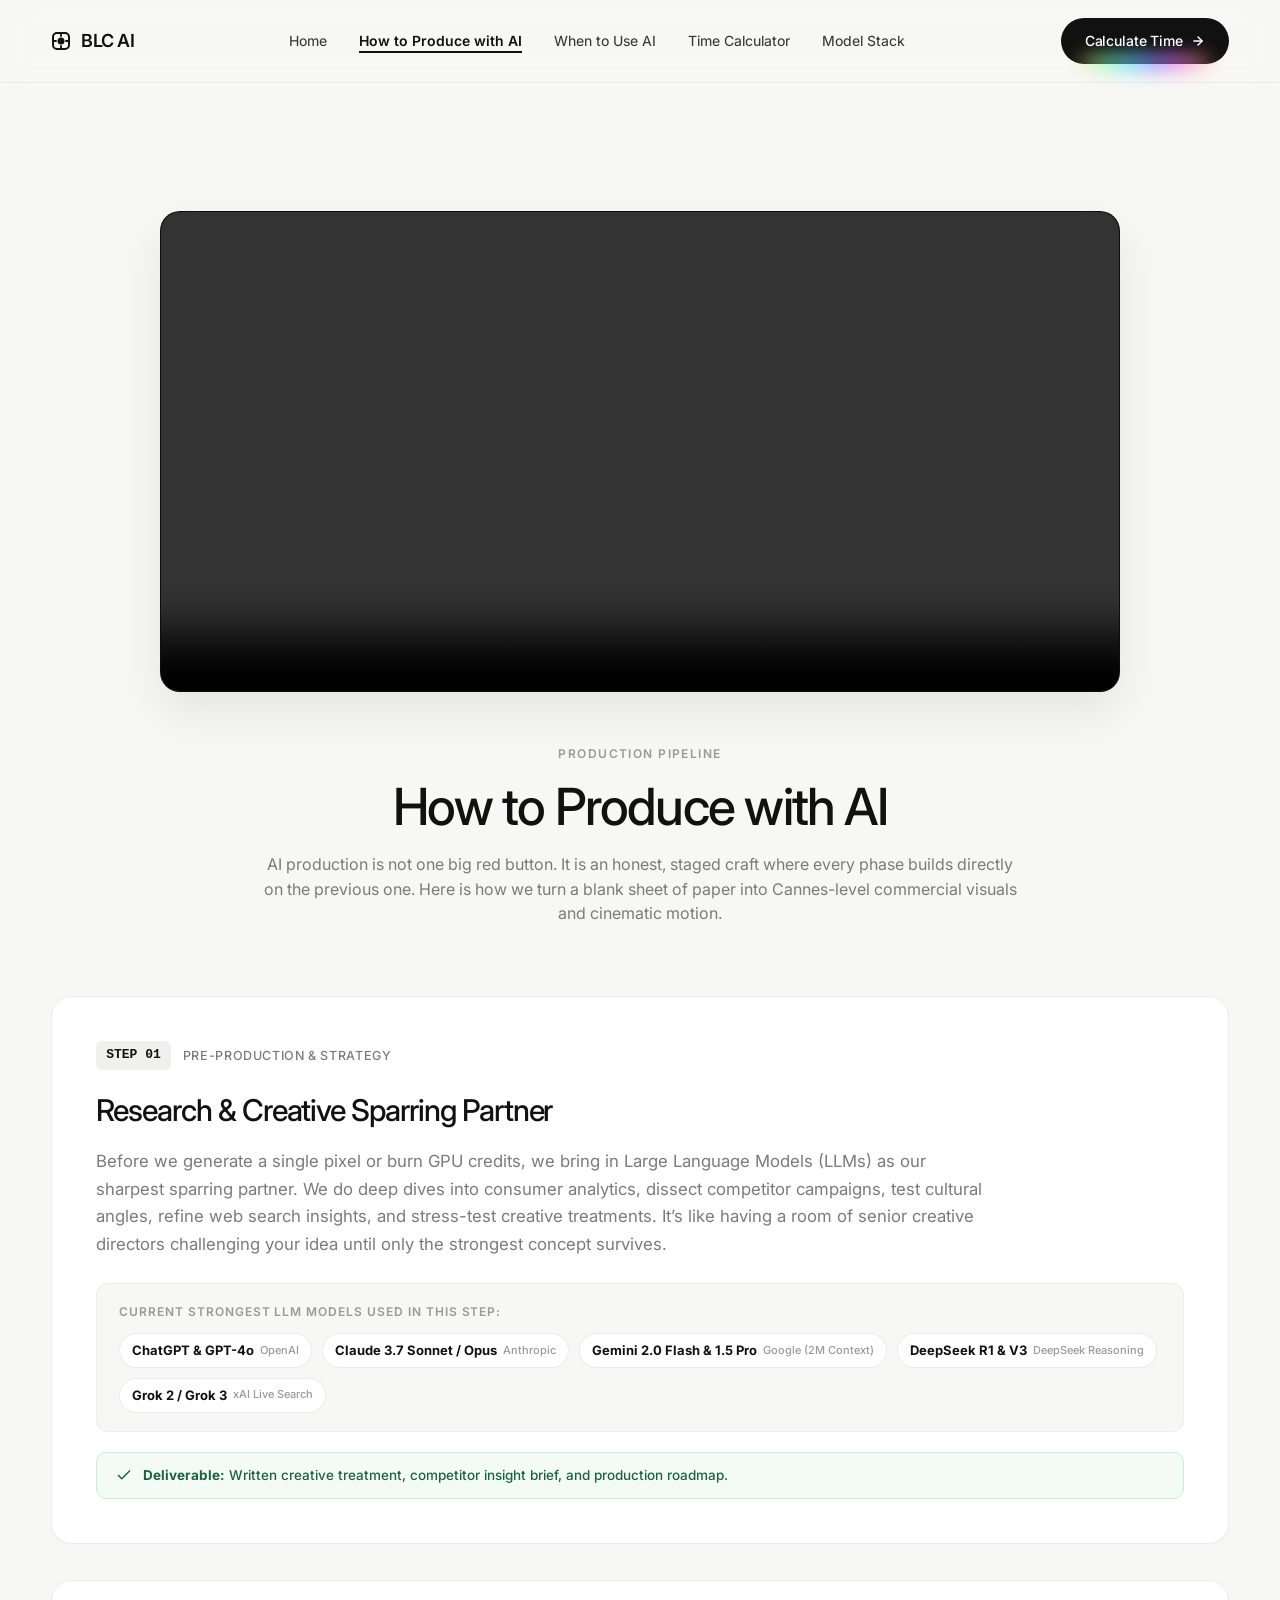
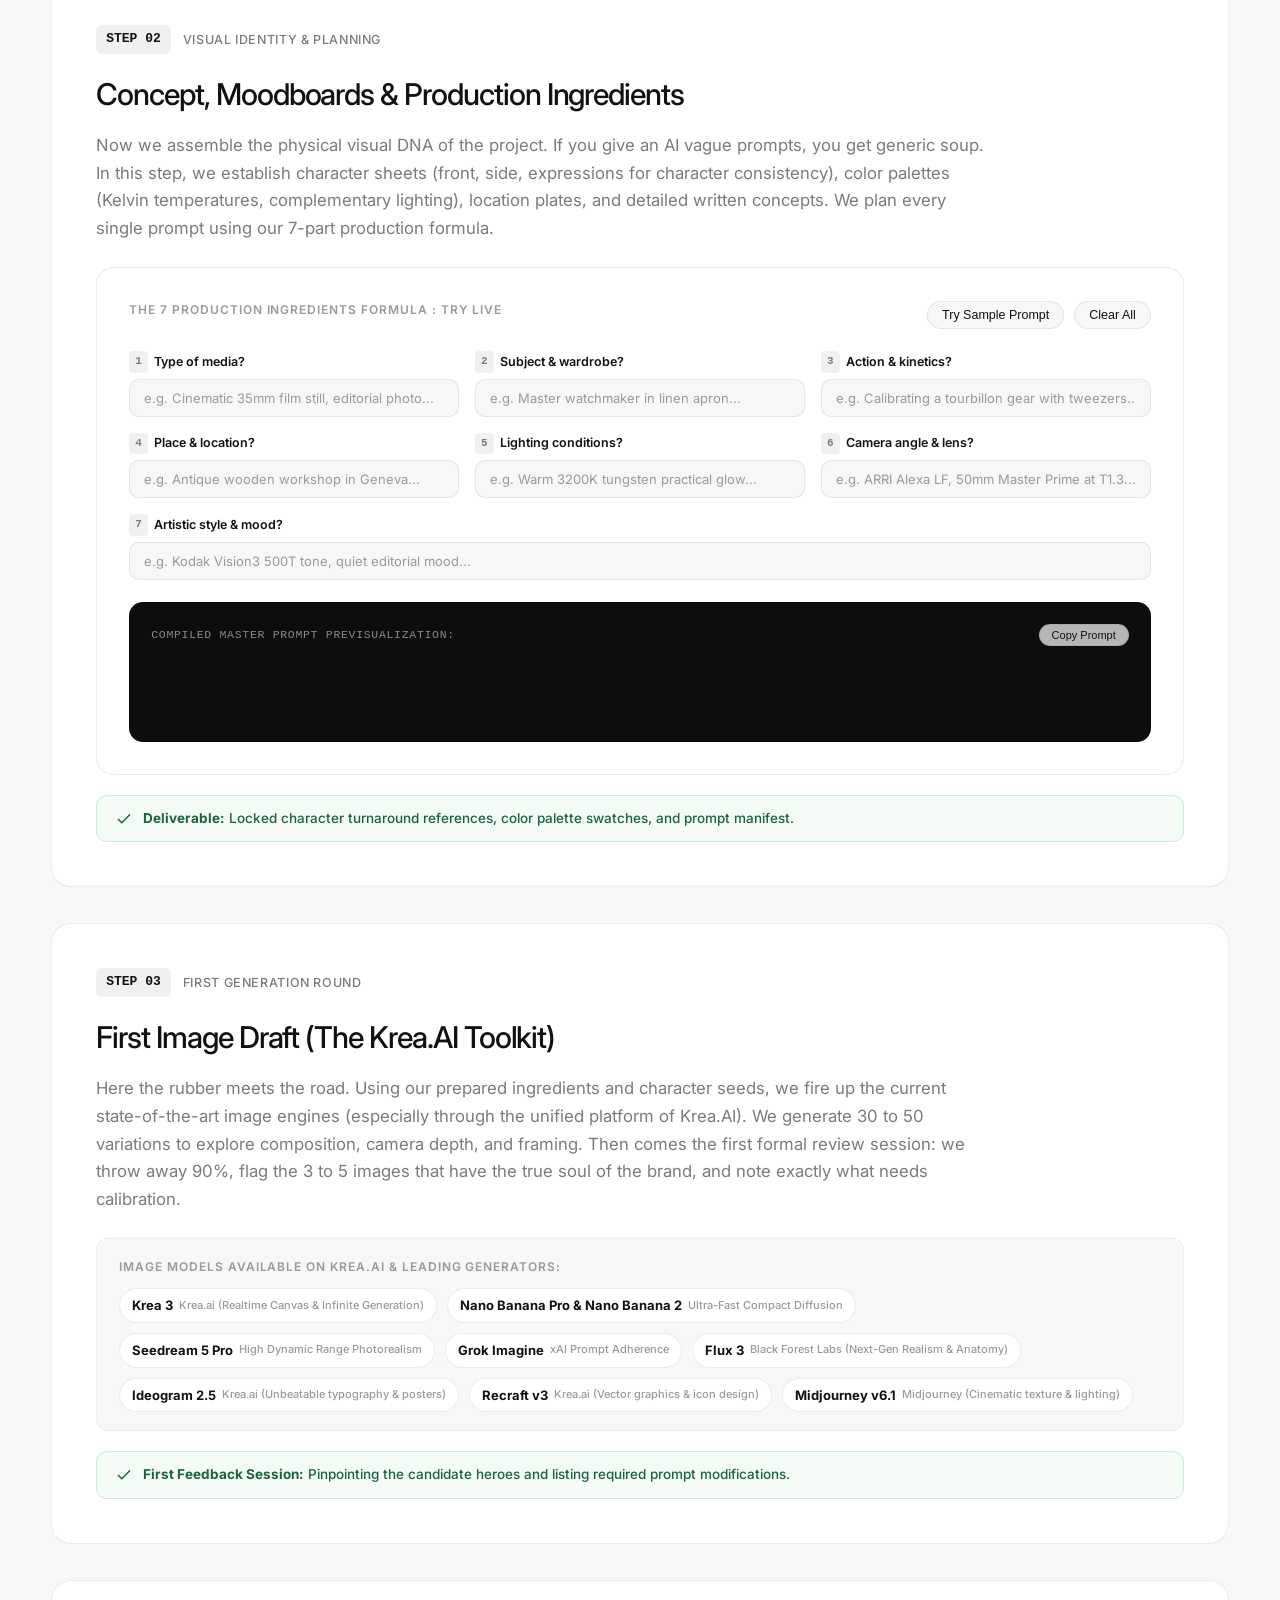
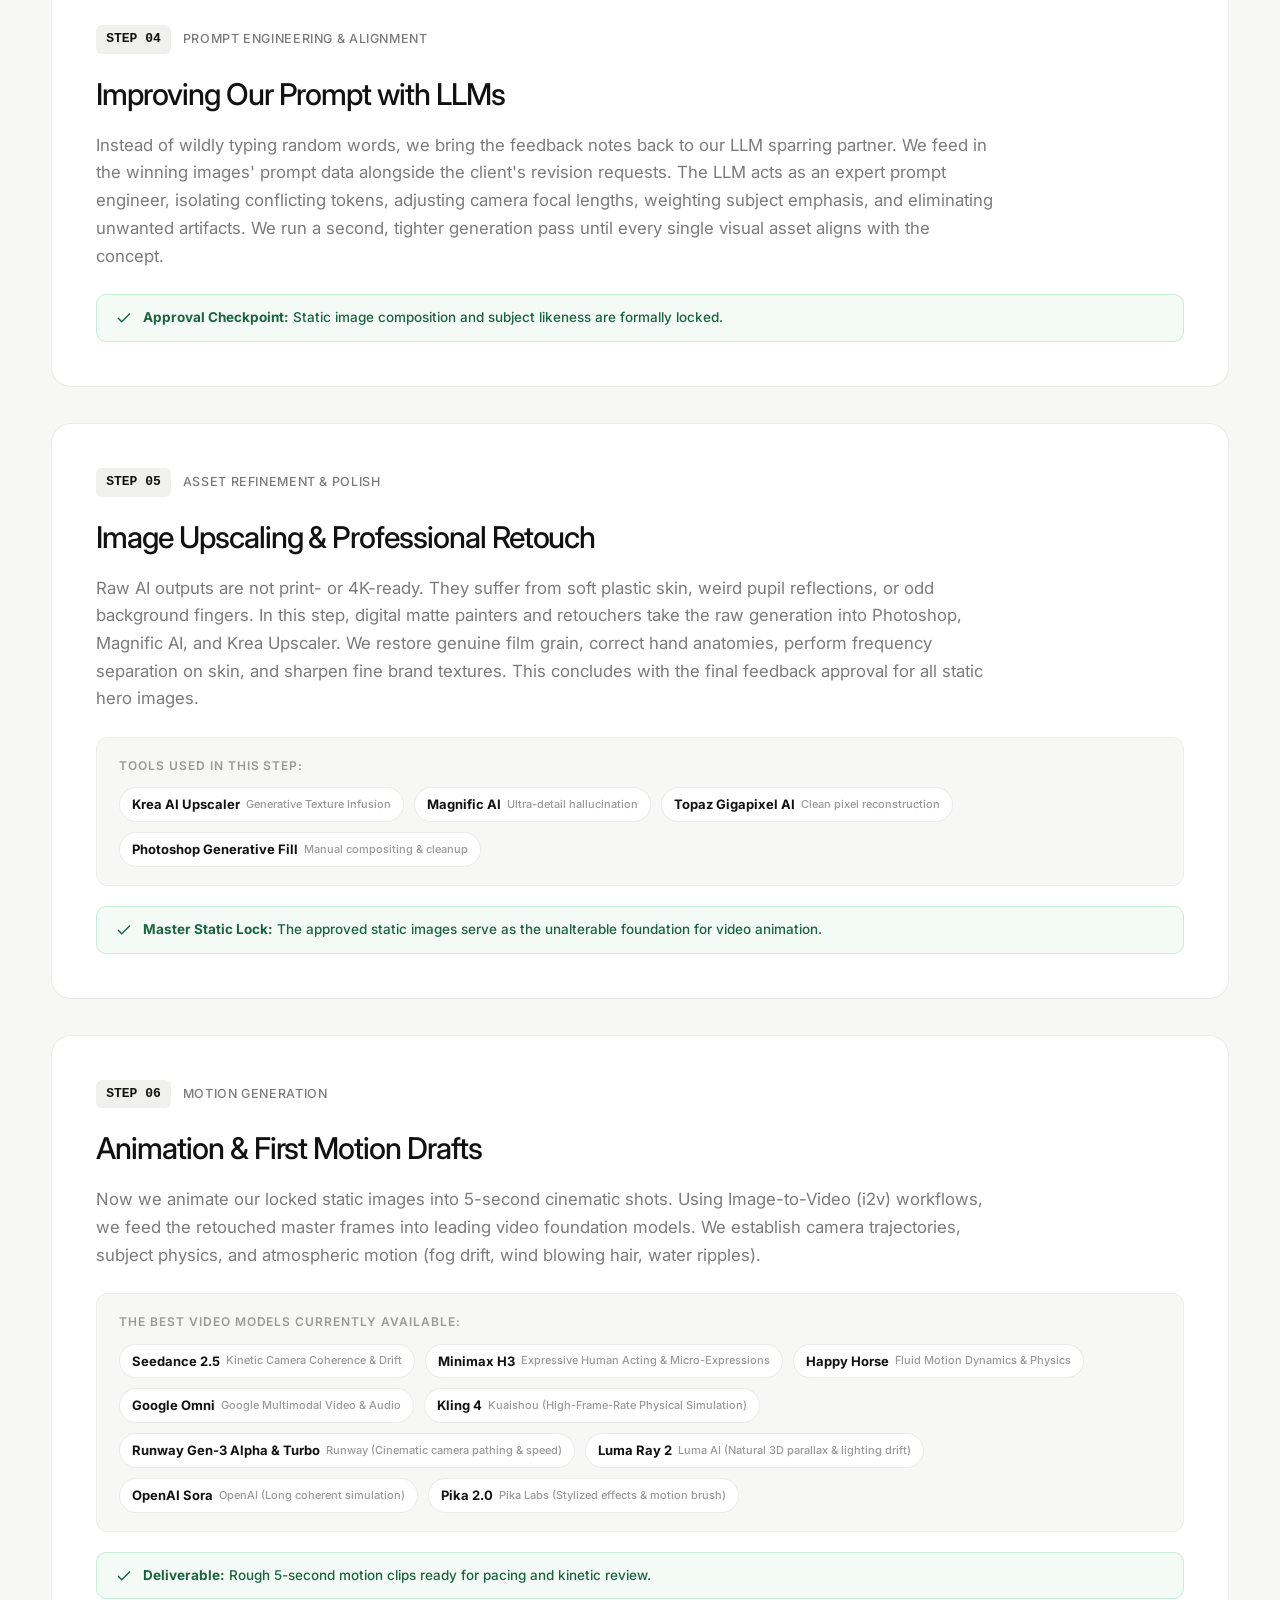
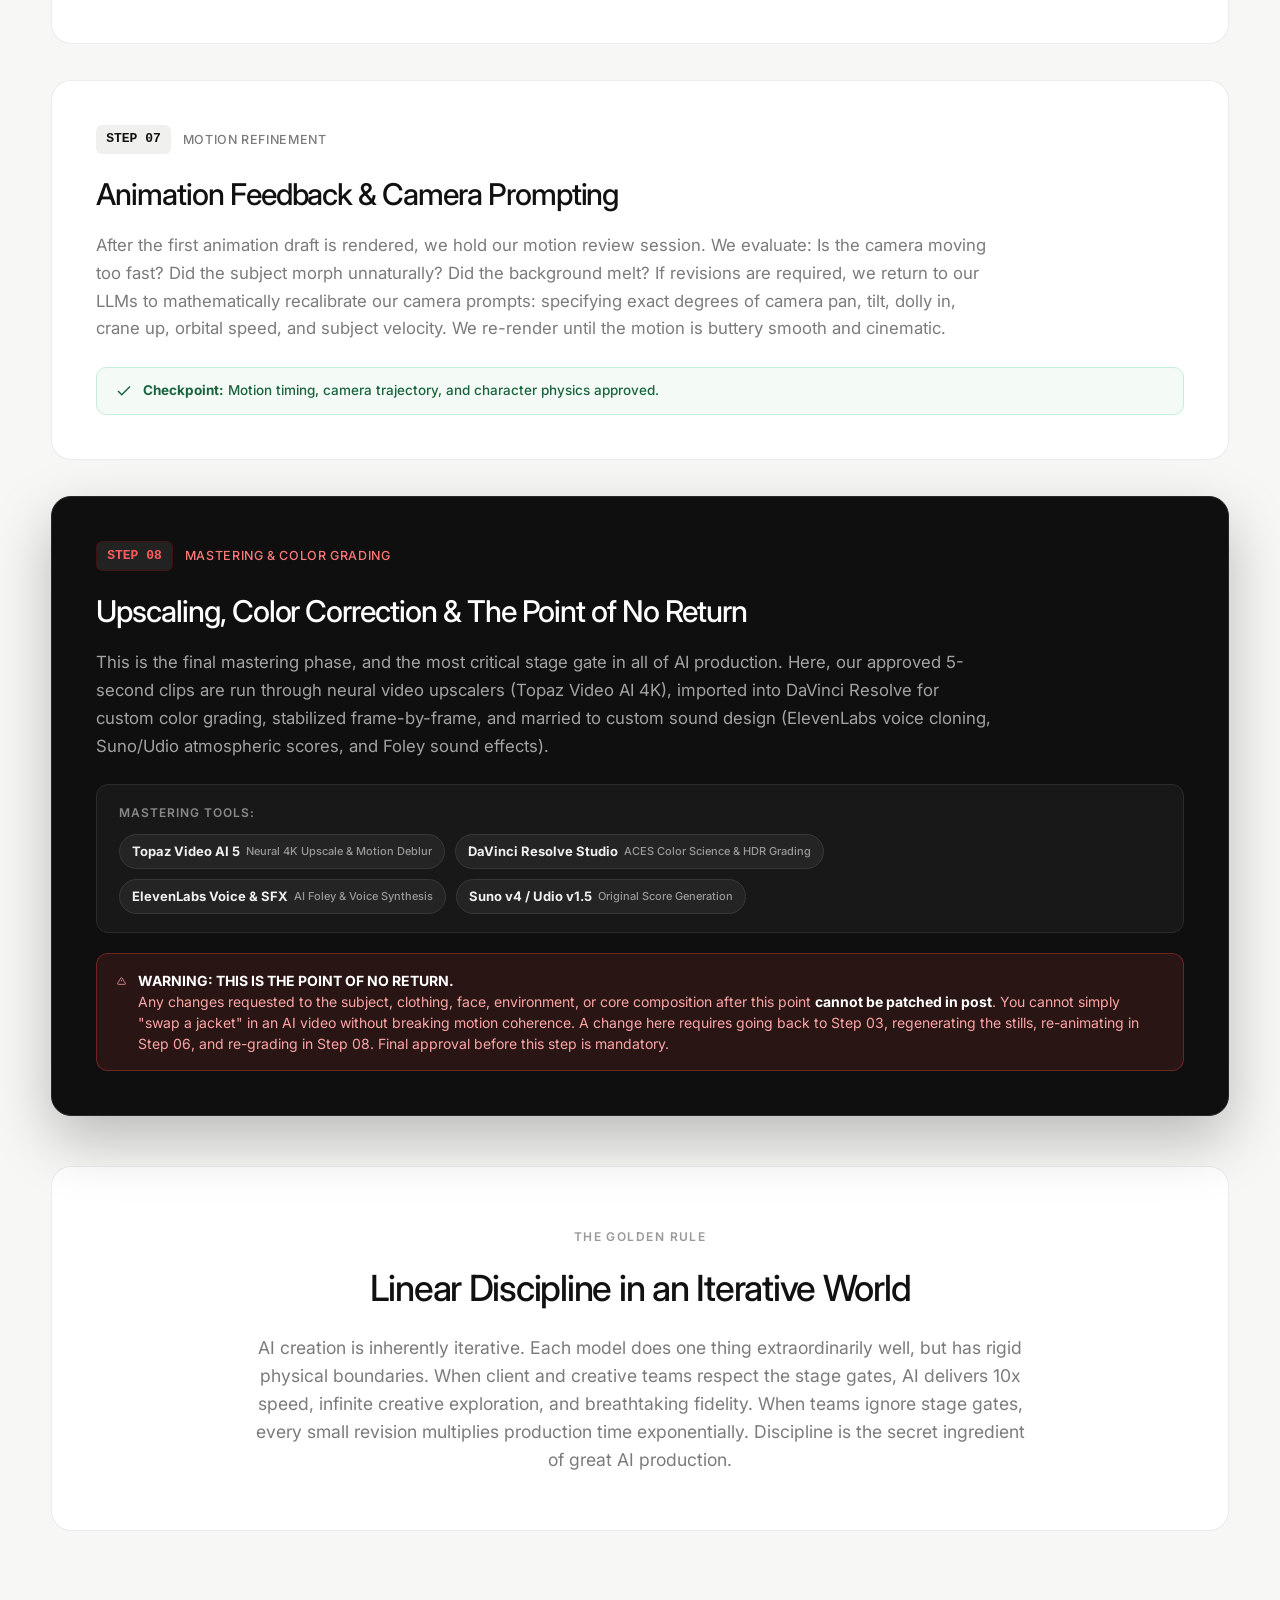
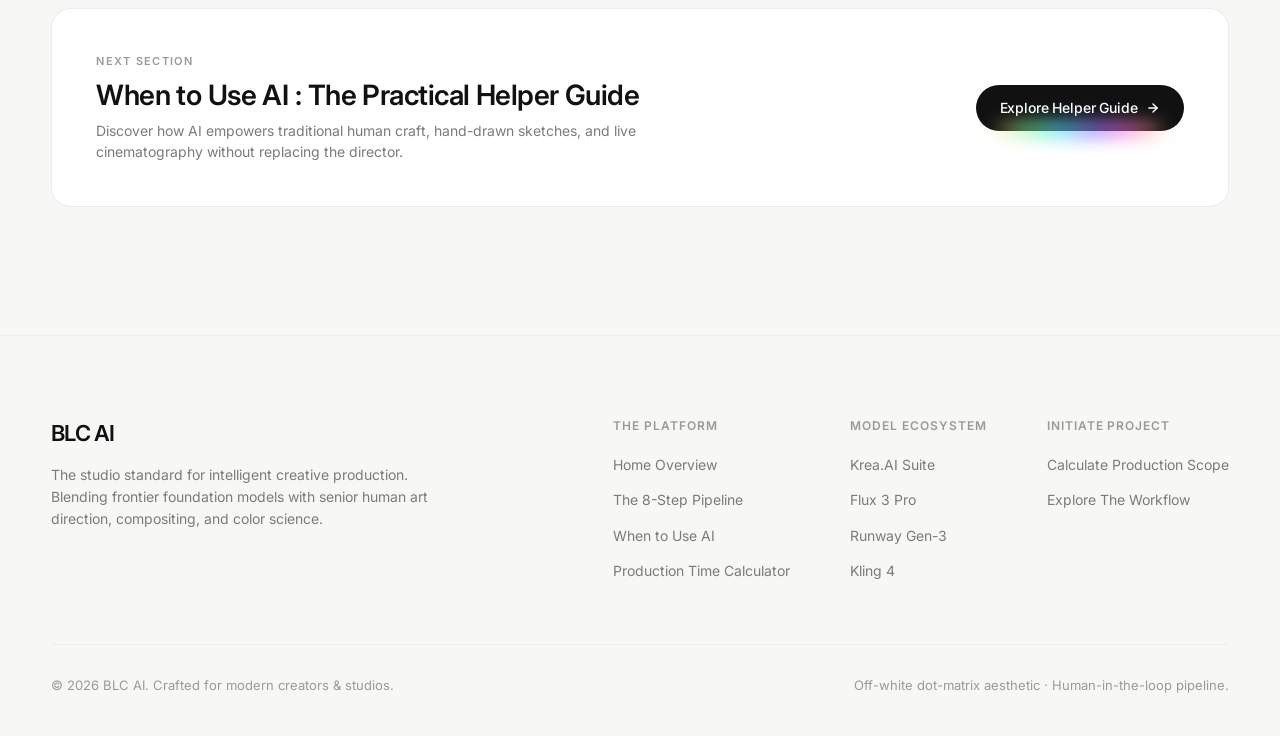
==== how-to-produce.html @ b7ca2a52 "Create how-to-produce.html" ====
<!DOCTYPE html>
<html lang="en">
<head>
  <meta charset="UTF-8">
  <meta name="viewport" content="width=device-width, initial-scale=1.0">
  <title>How to Produce with AI : BLC AI Production Pipeline</title>
  <meta name="description" content="The honest 8-step production pipeline for modern AI advertising, image generation, and cinematic video. Staged craft from creative sparring to 4K color mastering.">
  
  <!-- Google Fonts: Inter -->
  <link rel="preconnect" href="https://fonts.googleapis.com">
  <link rel="preconnect" href="https://fonts.gstatic.com" crossorigin>
  <link href="https://fonts.googleapis.com/css2?family=Inter:wght@400;500;600;700&display=swap" rel="stylesheet">
  
  <!-- Stylesheet -->
  <link rel="stylesheet" href="style.css">
</head>
<body>

  <!-- Top Sticky Navigation -->
  <nav class="site-nav">
    <div class="container nav-container">
      <a href="index.html" class="brand-link">
        <!-- Minimalist Stylized AI Vector Monogram -->
        <svg class="brand-mark" viewBox="0 0 20 20" fill="none">
          <rect x="2" y="2" width="16" height="16" rx="4" stroke="#111111" stroke-width="2"/>
          <circle cx="10" cy="10" r="3.5" fill="#111111"/>
          <path d="M10 2v3M10 15v3M2 10h3M15 10h3" stroke="#111111" stroke-width="1.8" stroke-linecap="round"/>
        </svg>
        <span>BLC AI</span>
      </a>

      <ul class="nav-links">
        <li><a href="index.html">Home</a></li>
        <li><a href="how-to-produce.html" class="active">How to Produce with AI</a></li>
        <li><a href="when-to-use.html">When to Use AI</a></li>
        <li><a href="time-calculator.html">Time Calculator</a></li>
        <li><a href="model-stack.html">Model Stack</a></li>
      </ul>

      <a href="time-calculator.html" class="pill-cta">
        <span>Calculate Time</span>
        <svg width="14" height="14" viewBox="0 0 24 24" fill="none" stroke="currentColor" stroke-width="2.5" stroke-linecap="round" stroke-linejoin="round">
          <line x1="5" y1="12" x2="19" y2="12"></line>
          <polyline points="12 5 19 12 12 19"></polyline>
        </svg>
      </a>
    </div>
  </nav>

  <!-- =========================================================================
       SECTION: HOW TO PRODUCE WITH AI (The 8-Step Pipeline)
       ========================================================================= -->
  <main class="section-padding" id="workflow">
    <div class="container">
      <!-- AI Workflow Animation Video with Music -->
      <div class="workflow-video-container">
        <video class="workflow-video-player" controls playsinline preload="metadata">
          <source src="workflow-animation.mp4" type="video/mp4">
          Your browser does not support the video tag.
        </video>
      </div>

      <div class="section-header">
        <span class="section-tag">Production Pipeline</span>
        <h1 class="section-title">How to Produce with AI</h1>
        <p class="section-lead">
          AI production is not one big red button. It is an honest, staged craft where every phase builds directly on the previous one. 
          Here is how we turn a blank sheet of paper into Cannes-level commercial visuals and cinematic motion.
        </p>
      </div>

      <div class="workflow-timeline">

        <!-- STEP 1 -->
        <article class="step-card">
          <div class="step-header">
            <div class="step-meta">
              <span class="step-num">STEP 01</span>
              <span class="step-stage-tag">Pre-Production & Strategy</span>
            </div>
          </div>
          <h2 class="step-title">Research & Creative Sparring Partner</h2>
          <p class="step-desc">
            Before we generate a single pixel or burn GPU credits, we bring in Large Language Models (LLMs) as our sharpest sparring partner. 
            We do deep dives into consumer analytics, dissect competitor campaigns, test cultural angles, refine web search insights, 
            and stress-test creative treatments. It’s like having a room of senior creative directors challenging your idea until only the strongest concept survives.
          </p>

          <div class="step-models-box">
            <span class="box-label">Current Strongest LLM Models Used in This Step:</span>
            <div class="model-pill-grid">
              <span class="model-chip"><strong>ChatGPT & GPT-4o</strong> <span class="tag-provider">OpenAI</span></span>
              <span class="model-chip"><strong>Claude 3.7 Sonnet / Opus</strong> <span class="tag-provider">Anthropic</span></span>
              <span class="model-chip"><strong>Gemini 2.0 Flash & 1.5 Pro</strong> <span class="tag-provider">Google (2M Context)</span></span>
              <span class="model-chip"><strong>DeepSeek R1 & V3</strong> <span class="tag-provider">DeepSeek Reasoning</span></span>
              <span class="model-chip"><strong>Grok 2 / Grok 3</strong> <span class="tag-provider">xAI Live Search</span></span>
            </div>
          </div>

          <div class="checkpoint-banner">
            <svg width="18" height="18" viewBox="0 0 24 24" fill="none" stroke="currentColor" stroke-width="2"><path d="M20 6L9 17l-5-5"/></svg>
            <span><strong>Deliverable:</strong> Written creative treatment, competitor insight brief, and production roadmap.</span>
          </div>
        </article>

        <!-- STEP 2 -->
        <article class="step-card">
          <div class="step-header">
            <div class="step-meta">
              <span class="step-num">STEP 02</span>
              <span class="step-stage-tag">Visual Identity & Planning</span>
            </div>
          </div>
          <h2 class="step-title">Concept, Moodboards & Production Ingredients</h2>
          <p class="step-desc">
            Now we assemble the physical visual DNA of the project. If you give an AI vague prompts, you get generic soup. 
            In this step, we establish character sheets (front, side, expressions for character consistency), color palettes (Kelvin temperatures, complementary lighting), 
            location plates, and detailed written concepts. We plan every single prompt using our 7-part production formula.
          </p>

          <!-- Interactive 7-Part Prompt Architecture Sandbox -->
          <div class="prompt-sandbox-box">
            <div class="prompt-builder-header">
              <span class="box-label">The 7 Production Ingredients Formula : Try Live</span>
              <div class="prompt-builder-actions">
                <button class="prompt-mini-btn" id="sample-prompt-btn">Try Sample Prompt</button>
                <button class="prompt-mini-btn" id="clear-prompt-btn">Clear All</button>
              </div>
            </div>

            <div class="prompt-form-grid">
              <div class="prompt-field-group">
                <label class="prompt-label" for="input-media">
                  <span class="prompt-label-num">1</span> Type of media?
                </label>
                <input type="text" id="input-media" class="prompt-input" placeholder="e.g. Cinematic 35mm film still, editorial photo...">
              </div>

              <div class="prompt-field-group">
                <label class="prompt-label" for="input-subject">
                  <span class="prompt-label-num">2</span> Subject & wardrobe?
                </label>
                <input type="text" id="input-subject" class="prompt-input" placeholder="e.g. Master watchmaker in linen apron...">
              </div>

              <div class="prompt-field-group">
                <label class="prompt-label" for="input-action">
                  <span class="prompt-label-num">3</span> Action & kinetics?
                </label>
                <input type="text" id="input-action" class="prompt-input" placeholder="e.g. Calibrating a tourbillon gear with tweezers...">
              </div>

              <div class="prompt-field-group">
                <label class="prompt-label" for="input-place">
                  <span class="prompt-label-num">4</span> Place & location?
                </label>
                <input type="text" id="input-place" class="prompt-input" placeholder="e.g. Antique wooden workshop in Geneva...">
              </div>

              <div class="prompt-field-group">
                <label class="prompt-label" for="input-lighting">
                  <span class="prompt-label-num">5</span> Lighting conditions?
                </label>
                <input type="text" id="input-lighting" class="prompt-input" placeholder="e.g. Warm 3200K tungsten practical glow...">
              </div>

              <div class="prompt-field-group">
                <label class="prompt-label" for="input-camera">
                  <span class="prompt-label-num">6</span> Camera angle & lens?
                </label>
                <input type="text" id="input-camera" class="prompt-input" placeholder="e.g. ARRI Alexa LF, 50mm Master Prime at T1.3...">
              </div>

              <div class="prompt-field-group full-width">
                <label class="prompt-label" for="input-style">
                  <span class="prompt-label-num">7</span> Artistic style & mood?
                </label>
                <input type="text" id="input-style" class="prompt-input" placeholder="e.g. Kodak Vision3 500T tone, quiet editorial mood...">
              </div>
            </div>

            <div class="master-prompt-container">
              <div class="master-prompt-head">
                <span>Compiled Master Prompt Previsualization:</span>
                <button class="pill-cta-secondary" id="copy-prompt-btn" style="padding: 4px 12px; font-size: 11px;">Copy Prompt</button>
              </div>
              <div class="prompt-output-box" id="master-prompt-output">
                <!-- Built dynamically via app.js -->
              </div>
            </div>
          </div>

          <div class="checkpoint-banner" style="margin-top: 20px;">
            <svg width="18" height="18" viewBox="0 0 24 24" fill="none" stroke="currentColor" stroke-width="2"><path d="M20 6L9 17l-5-5"/></svg>
            <span><strong>Deliverable:</strong> Locked character turnaround references, color palette swatches, and prompt manifest.</span>
          </div>
        </article>

        <!-- STEP 3 -->
        <article class="step-card">
          <div class="step-header">
            <div class="step-meta">
              <span class="step-num">STEP 03</span>
              <span class="step-stage-tag">First Generation Round</span>
            </div>
          </div>
          <h2 class="step-title">First Image Draft (The Krea.AI Toolkit)</h2>
          <p class="step-desc">
            Here the rubber meets the road. Using our prepared ingredients and character seeds, we fire up the current state-of-the-art image engines 
            (especially through the unified platform of Krea.AI). We generate 30 to 50 variations to explore composition, camera depth, and framing. 
            Then comes the first formal review session: we throw away 90%, flag the 3 to 5 images that have the true soul of the brand, and note exactly what needs calibration.
          </p>

          <div class="step-models-box">
            <span class="box-label">Image Models Available on KREA.AI & Leading Generators:</span>
            <div class="model-pill-grid">
              <span class="model-chip"><strong>Krea 3</strong> <span class="tag-provider">Krea.ai (Realtime Canvas & Infinite Generation)</span></span>
              <span class="model-chip"><strong>Nano Banana Pro & Nano Banana 2</strong> <span class="tag-provider">Ultra-Fast Compact Diffusion</span></span>
              <span class="model-chip"><strong>Seedream 5 Pro</strong> <span class="tag-provider">High Dynamic Range Photorealism</span></span>
              <span class="model-chip"><strong>Grok Imagine</strong> <span class="tag-provider">xAI Prompt Adherence</span></span>
              <span class="model-chip"><strong>Flux 3</strong> <span class="tag-provider">Black Forest Labs (Next-Gen Realism & Anatomy)</span></span>
              <span class="model-chip"><strong>Ideogram 2.5</strong> <span class="tag-provider">Krea.ai (Unbeatable typography & posters)</span></span>
              <span class="model-chip"><strong>Recraft v3</strong> <span class="tag-provider">Krea.ai (Vector graphics & icon design)</span></span>
              <span class="model-chip"><strong>Midjourney v6.1</strong> <span class="tag-provider">Midjourney (Cinematic texture & lighting)</span></span>
            </div>
          </div>

          <div class="checkpoint-banner">
            <svg width="18" height="18" viewBox="0 0 24 24" fill="none" stroke="currentColor" stroke-width="2"><path d="M20 6L9 17l-5-5"/></svg>
            <span><strong>First Feedback Session:</strong> Pinpointing the candidate heroes and listing required prompt modifications.</span>
          </div>
        </article>

        <!-- STEP 4 -->
        <article class="step-card">
          <div class="step-header">
            <div class="step-meta">
              <span class="step-num">STEP 04</span>
              <span class="step-stage-tag">Prompt Engineering & Alignment</span>
            </div>
          </div>
          <h2 class="step-title">Improving Our Prompt with LLMs</h2>
          <p class="step-desc">
            Instead of wildly typing random words, we bring the feedback notes back to our LLM sparring partner. 
            We feed in the winning images' prompt data alongside the client's revision requests. The LLM acts as an expert prompt engineer, isolating 
            conflicting tokens, adjusting camera focal lengths, weighting subject emphasis, and eliminating unwanted artifacts. 
            We run a second, tighter generation pass until every single visual asset aligns with the concept.
          </p>

          <div class="checkpoint-banner">
            <svg width="18" height="18" viewBox="0 0 24 24" fill="none" stroke="currentColor" stroke-width="2"><path d="M20 6L9 17l-5-5"/></svg>
            <span><strong>Approval Checkpoint:</strong> Static image composition and subject likeness are formally locked.</span>
          </div>
        </article>

        <!-- STEP 5 -->
        <article class="step-card">
          <div class="step-header">
            <div class="step-meta">
              <span class="step-num">STEP 05</span>
              <span class="step-stage-tag">Asset Refinement & Polish</span>
            </div>
          </div>
          <h2 class="step-title">Image Upscaling & Professional Retouch</h2>
          <p class="step-desc">
            Raw AI outputs are not print- or 4K-ready. They suffer from soft plastic skin, weird pupil reflections, or odd background fingers. 
            In this step, digital matte painters and retouchers take the raw generation into Photoshop, Magnific AI, and Krea Upscaler. 
            We restore genuine film grain, correct hand anatomies, perform frequency separation on skin, and sharpen fine brand textures. 
            This concludes with the final feedback approval for all static hero images.
          </p>

          <div class="step-models-box">
            <span class="box-label">Tools Used in This Step:</span>
            <div class="model-pill-grid">
              <span class="model-chip"><strong>Krea AI Upscaler</strong> <span class="tag-provider">Generative Texture Infusion</span></span>
              <span class="model-chip"><strong>Magnific AI</strong> <span class="tag-provider">Ultra-detail hallucination</span></span>
              <span class="model-chip"><strong>Topaz Gigapixel AI</strong> <span class="tag-provider">Clean pixel reconstruction</span></span>
              <span class="model-chip"><strong>Photoshop Generative Fill</strong> <span class="tag-provider">Manual compositing & cleanup</span></span>
            </div>
          </div>

          <div class="checkpoint-banner">
            <svg width="18" height="18" viewBox="0 0 24 24" fill="none" stroke="currentColor" stroke-width="2"><path d="M20 6L9 17l-5-5"/></svg>
            <span><strong>Master Static Lock:</strong> The approved static images serve as the unalterable foundation for video animation.</span>
          </div>
        </article>

        <!-- STEP 6 -->
        <article class="step-card">
          <div class="step-header">
            <div class="step-meta">
              <span class="step-num">STEP 06</span>
              <span class="step-stage-tag">Motion Generation</span>
            </div>
          </div>
          <h2 class="step-title">Animation & First Motion Drafts</h2>
          <p class="step-desc">
            Now we animate our locked static images into 5-second cinematic shots. Using Image-to-Video (i2v) workflows, we feed the retouched 
            master frames into leading video foundation models. We establish camera trajectories, subject physics, and atmospheric motion (fog drift, wind blowing hair, water ripples).
          </p>

          <div class="step-models-box">
            <span class="box-label">The Best Video Models Currently Available:</span>
            <div class="model-pill-grid">
              <span class="model-chip"><strong>Seedance 2.5</strong> <span class="tag-provider">Kinetic Camera Coherence & Drift</span></span>
              <span class="model-chip"><strong>Minimax H3</strong> <span class="tag-provider">Expressive Human Acting & Micro-Expressions</span></span>
              <span class="model-chip"><strong>Happy Horse</strong> <span class="tag-provider">Fluid Motion Dynamics & Physics</span></span>
              <span class="model-chip"><strong>Google Omni</strong> <span class="tag-provider">Google Multimodal Video & Audio</span></span>
              <span class="model-chip"><strong>Kling 4</strong> <span class="tag-provider">Kuaishou (High-Frame-Rate Physical Simulation)</span></span>
              <span class="model-chip"><strong>Runway Gen-3 Alpha & Turbo</strong> <span class="tag-provider">Runway (Cinematic camera pathing & speed)</span></span>
              <span class="model-chip"><strong>Luma Ray 2</strong> <span class="tag-provider">Luma AI (Natural 3D parallax & lighting drift)</span></span>
              <span class="model-chip"><strong>OpenAI Sora</strong> <span class="tag-provider">OpenAI (Long coherent simulation)</span></span>
              <span class="model-chip"><strong>Pika 2.0</strong> <span class="tag-provider">Pika Labs (Stylized effects & motion brush)</span></span>
            </div>
          </div>

          <div class="checkpoint-banner">
            <svg width="18" height="18" viewBox="0 0 24 24" fill="none" stroke="currentColor" stroke-width="2"><path d="M20 6L9 17l-5-5"/></svg>
            <span><strong>Deliverable:</strong> Rough 5-second motion clips ready for pacing and kinetic review.</span>
          </div>
        </article>

        <!-- STEP 7 -->
        <article class="step-card">
          <div class="step-header">
            <div class="step-meta">
              <span class="step-num">STEP 07</span>
              <span class="step-stage-tag">Motion Refinement</span>
            </div>
          </div>
          <h2 class="step-title">Animation Feedback & Camera Prompting</h2>
          <p class="step-desc">
            After the first animation draft is rendered, we hold our motion review session. We evaluate: Is the camera moving too fast? 
            Did the subject morph unnaturally? Did the background melt? If revisions are required, we return to our LLMs to mathematically recalibrate 
            our camera prompts: specifying exact degrees of camera pan, tilt, dolly in, crane up, orbital speed, and subject velocity. 
            We re-render until the motion is buttery smooth and cinematic.
          </p>

          <div class="checkpoint-banner">
            <svg width="18" height="18" viewBox="0 0 24 24" fill="none" stroke="currentColor" stroke-width="2"><path d="M20 6L9 17l-5-5"/></svg>
            <span><strong>Checkpoint:</strong> Motion timing, camera trajectory, and character physics approved.</span>
          </div>
        </article>

        <!-- STEP 8: THE POINT OF NO RETURN -->
        <article class="step-card point-of-no-return">
          <div class="step-header">
            <div class="step-meta">
              <span class="step-num">STEP 08</span>
              <span class="step-stage-tag">Mastering & Color Grading</span>
            </div>
          </div>
          <h2 class="step-title">Upscaling, Color Correction & The Point of No Return</h2>
          <p class="step-desc">
            This is the final mastering phase, and the most critical stage gate in all of AI production. 
            Here, our approved 5-second clips are run through neural video upscalers (Topaz Video AI 4K), imported into DaVinci Resolve for custom color grading, 
            stabilized frame-by-frame, and married to custom sound design (ElevenLabs voice cloning, Suno/Udio atmospheric scores, and Foley sound effects).
          </p>

          <div class="step-models-box">
            <span class="box-label">Mastering Tools:</span>
            <div class="model-pill-grid">
              <span class="model-chip"><strong>Topaz Video AI 5</strong> <span class="tag-provider">Neural 4K Upscale & Motion Deblur</span></span>
              <span class="model-chip"><strong>DaVinci Resolve Studio</strong> <span class="tag-provider">ACES Color Science & HDR Grading</span></span>
              <span class="model-chip"><strong>ElevenLabs Voice & SFX</strong> <span class="tag-provider">AI Foley & Voice Synthesis</span></span>
              <span class="model-chip"><strong>Suno v4 / Udio v1.5</strong> <span class="tag-provider">Original Score Generation</span></span>
            </div>
          </div>

          <div class="danger-checkpoint-banner">
            <svg width="22" height="22" viewBox="0 0 24 24" fill="none" stroke="currentColor" stroke-width="2">
              <path d="M10.29 3.86L1.82 18a2 2 0 0 0 1.71 3h16.94a2 2 0 0 0 1.71-3L13.71 3.86a2 2 0 0 0-3.42 0z"/>
              <line x1="12" y1="9" x2="12" y2="13"/>
              <line x1="12" y1="17" x2="12.01" y2="17"/>
            </svg>
            <div>
              <strong>WARNING: THIS IS THE POINT OF NO RETURN.</strong><br>
              Any changes requested to the subject, clothing, face, environment, or core composition after this point 
              <strong>cannot be patched in post</strong>. You cannot simply "swap a jacket" in an AI video without breaking motion coherence. 
              A change here requires going back to Step 03, regenerating the stills, re-animating in Step 06, and re-grading in Step 08. 
              Final approval before this step is mandatory.
            </div>
          </div>
        </article>

      </div>

      <!-- The Core Philosophy -->
      <div class="philosophy-card">
        <span class="section-tag">The Golden Rule</span>
        <h3 class="philosophy-title">Linear Discipline in an Iterative World</h3>
        <p class="philosophy-text">
          AI creation is inherently iterative. Each model does one thing extraordinarily well, but has rigid physical boundaries. 
          When client and creative teams respect the stage gates, AI delivers 10x speed, infinite creative exploration, and breathtaking fidelity. 
          When teams ignore stage gates, every small revision multiplies production time exponentially. 
          Discipline is the secret ingredient of great AI production.
        </p>
      </div>

      <!-- Section Navigation Banner -->
      <div class="page-next-banner">
        <div class="page-next-content">
          <span class="page-next-tag">Next Section</span>
          <h3 class="page-next-title">When to Use AI : The Practical Helper Guide</h3>
          <p class="page-next-desc">
            Discover how AI empowers traditional human craft, hand-drawn sketches, and live cinematography without replacing the director.
          </p>
        </div>
        <a href="when-to-use.html" class="pill-cta">
          <span>Explore Helper Guide</span>
          <svg width="14" height="14" viewBox="0 0 24 24" fill="none" stroke="currentColor" stroke-width="2.5" stroke-linecap="round" stroke-linejoin="round">
            <line x1="5" y1="12" x2="19" y2="12"></line>
            <polyline points="12 5 19 12 12 19"></polyline>
          </svg>
        </a>
      </div>

    </div>
  </main>

  <!-- =========================================================================
       FOOTER
       ========================================================================= -->
  <footer class="site-footer">
    <div class="container">
      <div class="footer-top">
        <div class="footer-brand-col">
          <h4 class="footer-brand-title">BLC AI</h4>
          <p class="footer-brand-desc">
            The studio standard for intelligent creative production. 
            Blending frontier foundation models with senior human art direction, compositing, and color science.
          </p>
        </div>

        <div class="footer-links-col">
          <div>
            <div class="link-group-title">The Platform</div>
            <ul class="footer-nav-list">
              <li><a href="index.html">Home Overview</a></li>
              <li><a href="how-to-produce.html">The 8-Step Pipeline</a></li>
              <li><a href="when-to-use.html">When to Use AI</a></li>
              <li><a href="time-calculator.html">Production Time Calculator</a></li>
            </ul>
          </div>

          <div>
            <div class="link-group-title">Model Ecosystem</div>
            <ul class="footer-nav-list">
              <li><a href="model-stack.html">Krea.AI Suite</a></li>
              <li><a href="model-stack.html">Flux 3 Pro</a></li>
              <li><a href="model-stack.html">Runway Gen-3</a></li>
              <li><a href="model-stack.html">Kling 4</a></li>
            </ul>
          </div>

          <div>
            <div class="link-group-title">Initiate Project</div>
            <ul class="footer-nav-list">
              <li><a href="time-calculator.html">Calculate Production Scope</a></li>
              <li><a href="how-to-produce.html">Explore The Workflow</a></li>
            </ul>
          </div>
        </div>
      </div>

      <div class="footer-bottom">
        <div>&copy; 2026 BLC AI. Crafted for modern creators & studios.</div>
        <div>Off-white dot-matrix aesthetic · Human-in-the-loop pipeline.</div>
      </div>
    </div>
  </footer>

  <!-- Scripts -->
  <script src="app.js"></script>
</body>
</html>
---- style.css ----
/* ==========================================================================
   BLC AI — Design System & Stylesheet
   Extracted from Kindred Design Tokens & Dot-Matrix LED Scanline Aesthetic
   ========================================================================== */

:root {
  --bg: #f7f7f5;
  --ink: #111111;
  --mute: #9a9a9a;
  --sub: #7b7b7b;
  --card-bg: #ffffff;
  --card-subtle: #f0f0ee;
  --card-border: rgba(17, 17, 17, 0.08);
  --border-light: rgba(17, 17, 17, 0.04);
  --accent-dark: #0d0d0d;
  --pill-glow: linear-gradient(90deg, #ffcf5a, #7dffa8, #5ad7ff, #9b7bff, #ff6fd8, #ffb36b);
  --font-sans: 'Inter', -apple-system, BlinkMacSystemFont, 'Segoe UI', Roboto, sans-serif;
  --font-mono: 'JetBrains Mono', 'SF Mono', Consolas, monospace;
}

* {
  box-sizing: border-box;
  margin: 0;
  padding: 0;
}

html {
  scroll-behavior: smooth;
  font-size: 16px;
  background-color: var(--bg);
  color: var(--ink);
}

body {
  font-family: var(--font-sans);
  background-color: var(--bg);
  color: var(--ink);
  line-height: 1.6;
  -webkit-font-smoothing: antialiased;
  -moz-osx-font-smoothing: grayscale;
  overflow-x: hidden;
}

/* ==========================================================================
   Typography & Shared Elements
   ========================================================================== */

h1, h2, h3, h4 {
  font-weight: 500;
  letter-spacing: -0.035em;
  color: var(--ink);
}

p {
  color: var(--sub);
  font-size: 1.05rem;
  line-height: 1.65;
}

a {
  color: inherit;
  text-decoration: none;
  transition: color 0.2s ease;
}

.container {
  width: min(92vw, 1200px);
  margin: 0 auto;
  position: relative;
  z-index: 2;
}

.section-padding {
  padding: clamp(80px, 10vw, 140px) 0;
}

.section-header {
  max-width: 760px;
  margin: 0 auto clamp(40px, 6vw, 70px);
  text-align: center;
}

.section-tag {
  display: inline-block;
  font-size: 12px;
  font-weight: 600;
  letter-spacing: 0.12em;
  text-transform: uppercase;
  color: var(--mute);
  margin-bottom: 14px;
}

.section-title {
  font-size: clamp(32px, 4vw, 54px);
  line-height: 1.1;
  margin-bottom: 18px;
}

.section-lead {
  font-size: clamp(16px, 1.25vw, 19px);
  color: var(--sub);
  line-height: 1.55;
}

/* Rainbow Pill CTA (Kindred Spec) */
.pill-cta {
  position: relative;
  display: inline-flex;
  align-items: center;
  justify-content: center;
  gap: 8px;
  background: var(--ink);
  color: #ffffff;
  padding: 12px 24px;
  border-radius: 999px;
  font-size: 14px;
  font-weight: 500;
  letter-spacing: -0.01em;
  cursor: pointer;
  border: none;
  transition: transform 0.25s cubic-bezier(0.2, 0.8, 0.2, 1), background-color 0.2s ease;
  z-index: 1;
}

.pill-cta::before {
  content: '';
  position: absolute;
  left: 10%;
  right: 10%;
  bottom: -6px;
  height: 16px;
  border-radius: 50%;
  background: var(--pill-glow);
  filter: blur(9px);
  opacity: 0.85;
  transition: all 0.3s cubic-bezier(0.2, 0.8, 0.2, 1);
  z-index: -1;
}

.pill-cta:hover {
  transform: translateY(-1.5px);
  color: #ffffff;
}

.pill-cta:hover::before {
  opacity: 1;
  filter: blur(12px);
  bottom: -9px;
}

.pill-cta-secondary {
  display: inline-flex;
  align-items: center;
  gap: 8px;
  background: rgba(255, 255, 255, 0.7);
  backdrop-filter: blur(8px);
  color: var(--ink);
  padding: 11px 22px;
  border-radius: 999px;
  font-size: 14px;
  font-weight: 500;
  border: 1px solid var(--card-border);
  transition: all 0.2s ease;
}

.pill-cta-secondary:hover {
  background: #ffffff;
  border-color: rgba(17, 17, 17, 0.2);
  transform: translateY(-1px);
}

/* ==========================================================================
   Navigation Bar
   ========================================================================== */

.site-nav {
  position: sticky;
  top: 0;
  left: 0;
  width: 100%;
  background: rgba(247, 247, 245, 0.88);
  backdrop-filter: blur(14px);
  -webkit-backdrop-filter: blur(14px);
  z-index: 100;
  border-bottom: 1px solid rgba(17, 17, 17, 0.05);
  padding: 18px 0;
}

.nav-container {
  display: flex;
  align-items: center;
  justify-content: space-between;
}

.brand-link {
  display: flex;
  align-items: center;
  gap: 10px;
  font-size: 18px;
  font-weight: 600;
  letter-spacing: -0.03em;
  color: var(--ink);
}

.brand-mark {
  width: 20px;
  height: 20px;
}

.nav-links {
  display: flex;
  align-items: center;
  gap: clamp(20px, 2.5vw, 36px);
  list-style: none;
}

.nav-links a {
  font-size: 14px;
  color: #3a3a3a;
  font-weight: 450;
  transition: color 0.2s ease;
  position: relative;
}

.nav-links a:hover {
  color: var(--ink);
}

.nav-links a.active {
  color: var(--ink);
  font-weight: 600;
  border-bottom: 2px solid var(--ink);
  padding-bottom: 2px;
}

/* ==========================================================================
   Hero Section & Canvas Halftone
   ========================================================================== */

.hero-section {
  position: relative;
  min-height: calc(100vh - 75px);
  display: flex;
  flex-direction: column;
  justify-content: center;
  align-items: center;
  overflow: hidden;
  padding: clamp(40px, 6vh, 80px) 0;
}

.hero-content {
  position: relative;
  z-index: 3;
  text-align: center;
  width: 100%;
  max-width: 1040px;
  margin: 0 auto;
  padding: 10px 16px 0;
  display: flex;
  flex-direction: column;
  align-items: center;
}

.hero-title {
  font-size: clamp(54px, 9vw, 112px);
  font-weight: 600;
  letter-spacing: -0.045em;
  line-height: 0.95;
  margin-bottom: 24px;
  color: var(--ink);
}

.hero-title .title-accent {
  color: var(--ink);
  display: block;
}

.hero-title .title-light {
  color: var(--mute);
  font-weight: 400;
}

.hero-subtitle-container {
  width: 100%;
  max-width: 660px;
  margin: 0 auto 10px;
  padding: 0 12px;
}

.hero-subtitle {
  font-size: clamp(15px, 1.2vw, 18px);
  color: var(--sub);
  line-height: 1.55;
  margin: 0 auto;
}

/* Dedicated Animation Stage Container */
.animation-stage-container {
  width: 100%;
  max-width: 960px;
  height: clamp(210px, 34vh, 360px);
  position: relative;
  margin: 8px auto 0;
  overflow: hidden;
}

.animation-stage-container canvas#dots {
  position: absolute;
  inset: 0;
  width: 100%;
  height: 100%;
  display: block;
  pointer-events: none;
}

/* ==========================================================================
   Partner & Tool Logos Strip
   ========================================================================== */

.partner-bar {
  width: 100%;
  padding: clamp(24px, 4vh, 48px) 0;
  border-top: 1px solid var(--border-light);
  border-bottom: 1px solid var(--border-light);
  margin-top: auto;
  position: relative;
  z-index: 3;
  background: rgba(247, 247, 245, 0.7);
  backdrop-filter: blur(8px);
}

.partner-inner {
  display: flex;
  align-items: center;
  justify-content: center;
  flex-wrap: wrap;
  gap: clamp(24px, 4.5vw, 60px);
}

.partner-logo-item {
  display: flex;
  align-items: center;
  gap: 8px;
  font-size: 14px;
  font-weight: 500;
  letter-spacing: -0.01em;
  color: var(--mute);
  transition: color 0.2s ease;
}

.partner-logo-item:hover {
  color: var(--ink);
}

.partner-logo-item svg {
  opacity: 0.8;
}

/* ==========================================================================
   Section: HOW TO PRODUCE WITH AI (8 Steps)
   ========================================================================== */

.workflow-video-container {
  width: 100%;
  max-width: 960px;
  margin: 0 auto clamp(28px, 4.5vw, 48px);
  border-radius: 20px;
  overflow: hidden;
  box-shadow: 0 20px 48px rgba(0, 0, 0, 0.08);
  border: 1px solid var(--card-border);
  background: #0d0d0d;
}

.workflow-video-player {
  width: 100%;
  height: auto;
  max-height: 560px;
  display: block;
  background: #000000;
  outline: none;
}

.workflow-timeline {
  display: flex;
  flex-direction: column;
  gap: 36px;
  margin-top: 40px;
}

.step-card {
  background: var(--card-bg);
  border: 1px solid var(--card-border);
  border-radius: 20px;
  padding: clamp(28px, 4vw, 44px);
  position: relative;
  transition: box-shadow 0.3s ease, border-color 0.3s ease;
}

.step-card:hover {
  box-shadow: 0 20px 40px rgba(0, 0, 0, 0.04);
  border-color: rgba(17, 17, 17, 0.14);
}

.step-header {
  display: flex;
  align-items: flex-start;
  justify-content: space-between;
  margin-bottom: 16px;
  flex-wrap: wrap;
  gap: 12px;
}

.step-meta {
  display: flex;
  align-items: center;
  gap: 12px;
}

.step-num {
  font-family: var(--font-mono);
  font-size: 13px;
  font-weight: 600;
  padding: 4px 10px;
  background: var(--card-subtle);
  color: var(--ink);
  border-radius: 6px;
}

.step-stage-tag {
  font-size: 12.5px;
  font-weight: 500;
  color: var(--sub);
  text-transform: uppercase;
  letter-spacing: 0.05em;
}

.step-title {
  font-size: clamp(22px, 2.4vw, 30px);
  margin-bottom: 14px;
  color: var(--ink);
}

.step-desc {
  font-size: 1.05rem;
  color: var(--sub);
  margin-bottom: 24px;
  max-width: 900px;
}

.step-models-box {
  background: var(--bg);
  border: 1px solid var(--border-light);
  border-radius: 12px;
  padding: 18px 22px;
  margin-bottom: 20px;
}

.box-label {
  font-size: 12px;
  font-weight: 600;
  text-transform: uppercase;
  letter-spacing: 0.08em;
  color: var(--mute);
  margin-bottom: 12px;
  display: block;
}

.model-pill-grid {
  display: flex;
  flex-wrap: wrap;
  gap: 10px;
}

.model-chip {
  display: inline-flex;
  align-items: center;
  gap: 6px;
  font-size: 13px;
  font-weight: 500;
  background: #ffffff;
  border: 1px solid var(--card-border);
  padding: 6px 12px;
  border-radius: 999px;
  color: var(--ink);
}

.model-chip .tag-provider {
  font-size: 11px;
  color: var(--mute);
}

.checkpoint-banner {
  display: flex;
  align-items: center;
  gap: 10px;
  padding: 12px 18px;
  border-radius: 10px;
  font-size: 13.5px;
  font-weight: 500;
  background: #f4fbf7;
  border: 1px solid #c7eed9;
  color: #1b633e;
}

/* Step 8: The Point of No Return Card */
.step-card.point-of-no-return {
  background: #0f0f0f;
  color: #f7f7f5;
  border: 1px solid #262626;
  box-shadow: 0 24px 60px rgba(0, 0, 0, 0.25);
}

.step-card.point-of-no-return .step-title {
  color: #ffffff;
}

.step-card.point-of-no-return .step-desc {
  color: #a3a3a3;
}

.step-card.point-of-no-return .step-num {
  background: #222;
  color: #ff5c5c;
  border: 1px solid #441111;
}

.step-card.point-of-no-return .step-stage-tag {
  color: #ff7878;
}

.step-card.point-of-no-return .step-models-box {
  background: #181818;
  border-color: #2b2b2b;
}

.step-card.point-of-no-return .box-label {
  color: #888888;
}

.step-card.point-of-no-return .model-chip {
  background: #242424;
  border-color: #383838;
  color: #f0f0ee;
}

.step-card.point-of-no-return .model-chip .tag-provider {
  color: #999;
}

.danger-checkpoint-banner {
  display: flex;
  align-items: flex-start;
  gap: 12px;
  padding: 16px 20px;
  border-radius: 12px;
  font-size: 14px;
  background: rgba(239, 68, 68, 0.12);
  border: 1px solid rgba(239, 68, 68, 0.35);
  color: #fca5a5;
  line-height: 1.5;
}

.danger-checkpoint-banner strong {
  color: #ffffff;
}

/* Philosophy Banner */
.philosophy-card {
  margin-top: 50px;
  background: #ffffff;
  border: 1px solid var(--card-border);
  border-radius: 20px;
  padding: clamp(32px, 5vw, 56px);
  text-align: center;
}

.philosophy-title {
  font-size: clamp(24px, 3vw, 36px);
  margin-bottom: 16px;
}

.philosophy-text {
  max-width: 780px;
  margin: 0 auto;
  font-size: 1.1rem;
  color: var(--sub);
  line-height: 1.6;
}

/* ==========================================================================
   Prompt Architecture Formula & Interactive Sandbox
   ========================================================================== */

/* ==========================================================================
   Prompt Architecture Formula & Interactive 7-Part Input Builder
   ========================================================================== */

.prompt-sandbox-box {
  background: #ffffff;
  border: 1px solid var(--card-border);
  border-radius: 18px;
  padding: clamp(20px, 3vw, 32px);
  margin-top: 24px;
}

.prompt-builder-header {
  display: flex;
  justify-content: space-between;
  align-items: center;
  flex-wrap: wrap;
  gap: 12px;
  margin-bottom: 20px;
}

.prompt-builder-actions {
  display: flex;
  gap: 10px;
}

.prompt-mini-btn {
  background: var(--bg);
  border: 1px solid var(--card-border);
  padding: 6px 14px;
  border-radius: 999px;
  font-size: 12.5px;
  font-weight: 500;
  color: var(--ink);
  cursor: pointer;
  transition: all 0.2s ease;
}

.prompt-mini-btn:hover {
  background: #ffffff;
  border-color: var(--ink);
}

.prompt-form-grid {
  display: grid;
  grid-template-columns: repeat(auto-fit, minmax(280px, 1fr));
  gap: 16px;
  margin-bottom: 22px;
}

.prompt-field-group {
  display: flex;
  flex-direction: column;
  gap: 6px;
}

.prompt-field-group.full-width {
  grid-column: 1 / -1;
}

.prompt-label {
  font-size: 12.5px;
  font-weight: 600;
  color: var(--ink);
  display: flex;
  align-items: center;
  gap: 6px;
}

.prompt-label-num {
  font-family: var(--font-mono);
  font-size: 11px;
  background: var(--card-subtle);
  padding: 2px 6px;
  border-radius: 4px;
  color: var(--sub);
}

.prompt-input {
  width: 100%;
  background: var(--bg);
  border: 1px solid var(--card-border);
  border-radius: 10px;
  padding: 10px 14px;
  font-size: 13.5px;
  font-family: var(--font-sans);
  color: var(--ink);
  outline: none;
  transition: border-color 0.2s ease, background-color 0.2s ease, box-shadow 0.2s ease;
}

.prompt-input:focus {
  background: #ffffff;
  border-color: var(--ink);
  box-shadow: 0 0 0 3px rgba(17, 17, 17, 0.06);
}

.prompt-input::placeholder {
  color: var(--mute);
  font-size: 13px;
}

.master-prompt-container {
  margin-top: 20px;
  background: #0d0d0d;
  border-radius: 14px;
  padding: 22px;
  color: #f0f0ee;
}

.master-prompt-head {
  display: flex;
  align-items: center;
  justify-content: space-between;
  margin-bottom: 14px;
}

.master-prompt-head span {
  font-size: 11.5px;
  font-family: var(--font-mono);
  color: #888;
  letter-spacing: 0.06em;
  text-transform: uppercase;
}

.prompt-output-box {
  font-family: var(--font-mono);
  font-size: 14px;
  line-height: 1.7;
  color: #e5e5e5;
  word-break: break-word;
  min-height: 60px;
}

.prompt-empty-hint {
  color: #666666;
  font-style: italic;
  font-family: var(--font-sans);
  font-size: 13.5px;
}

.tok-media { color: #7dffa8; }
.tok-subj { color: #5ad7ff; }
.tok-act { color: #ffcf5a; }
.tok-loc { color: #ffb36b; }
.tok-light { color: #ff6fd8; }
.tok-cam { color: #9b7bff; }
.tok-style { color: #a3a3a3; }

/* ==========================================================================
   Section: WHEN TO USE AI (Helper & Creative Companion Cards)
   ========================================================================== */

.helper-grid {
  display: grid;
  grid-template-columns: repeat(auto-fit, minmax(340px, 1fr));
  gap: 24px;
  margin-top: 30px;
}

.helper-card {
  background: #ffffff;
  border: 1px solid var(--card-border);
  border-radius: 18px;
  padding: 30px 26px;
  display: flex;
  flex-direction: column;
  justify-content: space-between;
  transition: transform 0.25s ease, box-shadow 0.25s ease;
}

.helper-card:hover {
  transform: translateY(-3px);
  box-shadow: 0 16px 36px rgba(0, 0, 0, 0.05);
}

.helper-top {
  margin-bottom: 18px;
}

.helper-stage-badge {
  display: inline-block;
  font-family: var(--font-mono);
  font-size: 11px;
  font-weight: 600;
  text-transform: uppercase;
  letter-spacing: 0.08em;
  padding: 4px 10px;
  border-radius: 6px;
  background: var(--card-subtle);
  color: var(--ink);
  margin-bottom: 12px;
}

.helper-title {
  font-size: 20px;
  line-height: 1.3;
  margin-bottom: 12px;
  color: var(--ink);
}

.helper-desc {
  font-size: 0.98rem;
  color: var(--sub);
  line-height: 1.6;
  margin-bottom: 18px;
}

.helper-example-box {
  background: var(--bg);
  border: 1px solid var(--card-border);
  border-radius: 12px;
  padding: 16px;
  margin-top: auto;
}

.helper-example-head {
  display: flex;
  justify-content: space-between;
  align-items: center;
  margin-bottom: 8px;
}

.helper-example-label {
  font-size: 11px;
  font-weight: 600;
  text-transform: uppercase;
  letter-spacing: 0.06em;
  color: var(--mute);
}

.helper-copy-btn {
  background: none;
  border: none;
  color: var(--ink);
  font-size: 11.5px;
  font-weight: 500;
  cursor: pointer;
  padding: 2px 6px;
  border-radius: 4px;
  transition: background 0.2s;
}

.helper-copy-btn:hover {
  background: var(--card-subtle);
}

.helper-prompt-snippet {
  font-family: var(--font-mono);
  font-size: 12px;
  color: #333333;
  line-height: 1.55;
  word-break: break-word;
}

/* ==========================================================================
   Section: AI PRODUCTION TIME CALCULATOR
   ========================================================================== */

.calc-board {
  background: #ffffff;
  border: 1px solid var(--card-border);
  border-radius: 24px;
  padding: clamp(32px, 5vw, 64px);
  box-shadow: 0 20px 60px rgba(0, 0, 0, 0.03);
}

.calc-grid {
  display: grid;
  grid-template-columns: 1.1fr 1fr;
  gap: clamp(32px, 5vw, 60px);
  align-items: start;
}

.calc-inputs-column {
  display: flex;
  flex-direction: column;
  gap: 32px;
}

.calc-input-group {
  display: flex;
  flex-direction: column;
  gap: 12px;
}

.calc-label-row {
  display: flex;
  justify-content: space-between;
  align-items: baseline;
}

.calc-label {
  font-size: 15px;
  font-weight: 500;
  color: var(--ink);
}

.calc-val-badge {
  font-family: var(--font-mono);
  font-size: 14px;
  font-weight: 600;
  color: var(--ink);
  background: var(--bg);
  padding: 4px 12px;
  border-radius: 999px;
  border: 1px solid var(--card-border);
}

/* Custom Range Slider */
input[type="range"] {
  -webkit-appearance: none;
  appearance: none;
  width: 100%;
  height: 6px;
  border-radius: 3px;
  background: #e5e5e5;
  outline: none;
}

input[type="range"]::-webkit-slider-thumb {
  -webkit-appearance: none;
  appearance: none;
  width: 22px;
  height: 22px;
  border-radius: 50%;
  background: #111111;
  cursor: pointer;
  box-shadow: 0 2px 6px rgba(0, 0, 0, 0.25);
  transition: transform 0.15s ease;
}

input[type="range"]::-webkit-slider-thumb:hover {
  transform: scale(1.15);
}

.tier-toggle-wrap {
  display: grid;
  grid-template-columns: 1fr 1fr;
  gap: 12px;
  margin-top: 4px;
}

.tier-radio-card {
  border: 1px solid var(--card-border);
  background: var(--bg);
  border-radius: 12px;
  padding: 14px;
  cursor: pointer;
  transition: all 0.2s ease;
  display: flex;
  flex-direction: column;
  gap: 4px;
}

.tier-radio-card input {
  display: none;
}

.tier-radio-card:has(input:checked) {
  border-color: var(--ink);
  background: #ffffff;
  box-shadow: 0 4px 12px rgba(0, 0, 0, 0.05);
}

.tier-title {
  font-size: 13.5px;
  font-weight: 600;
  color: var(--ink);
}

.tier-desc {
  font-size: 11.5px;
  color: var(--sub);
}

/* Calculator Outputs Display */
.calc-results-column {
  background: var(--bg);
  border: 1px solid var(--card-border);
  border-radius: 20px;
  padding: clamp(24px, 4vw, 36px);
  display: flex;
  flex-direction: column;
  gap: 24px;
}

.calc-stats-row {
  display: grid;
  grid-template-columns: 1fr 1fr;
  gap: 16px;
}

.stat-box {
  background: #ffffff;
  border: 1px solid var(--card-border);
  border-radius: 14px;
  padding: 18px;
}

.stat-label {
  font-size: 12px;
  font-weight: 500;
  color: var(--sub);
  margin-bottom: 6px;
  display: block;
}

.stat-num {
  font-size: 28px;
  font-weight: 600;
  letter-spacing: -0.03em;
  color: var(--ink);
}

.stat-num-total {
  font-size: 34px;
  color: var(--ink);
}

.craft-ratio-card {
  background: #ffffff;
  border: 1px solid var(--card-border);
  border-radius: 14px;
  padding: 18px;
}

.craft-ratio-header {
  display: flex;
  justify-content: space-between;
  align-items: center;
  font-size: 12.5px;
  font-weight: 600;
  margin-bottom: 10px;
}

.craft-ratio-bar {
  display: flex;
  height: 8px;
  border-radius: 4px;
  overflow: hidden;
  background: #e2e2e0;
}

.bar-craft {
  background: #111111;
  transition: width 0.3s ease;
}

.bar-ai {
  background: #5ad7ff;
  transition: width 0.3s ease;
}

.craft-note {
  font-size: 11.5px;
  color: var(--sub);
  margin-top: 8px;
  line-height: 1.4;
}

/* Traditional Comparison Box */
.traditional-comp-box {
  background: #ffffff;
  border: 1px solid var(--card-border);
  border-radius: 14px;
  padding: 18px;
  display: flex;
  flex-direction: column;
  gap: 10px;
}

.comp-item {
  display: flex;
  justify-content: space-between;
  align-items: baseline;
  font-size: 13px;
  border-bottom: 1px solid var(--border-light);
  padding-bottom: 8px;
}

.comp-item:last-child {
  border-bottom: none;
  padding-bottom: 0;
  flex-direction: column;
  gap: 4px;
}

.comp-label {
  color: var(--sub);
}

.comp-val {
  font-weight: 600;
  color: var(--ink);
}

.comp-val.highlight {
  color: #16a34a;
}

.comp-desc {
  font-size: 12px;
  color: var(--sub);
  line-height: 1.4;
}

/* ==========================================================================
   Section: MODEL DIRECTORY
   ========================================================================== */

.model-tabs-bar {
  display: flex;
  justify-content: center;
  gap: 8px;
  flex-wrap: wrap;
  margin-bottom: 36px;
}

.model-tab-btn {
  background: #ffffff;
  border: 1px solid var(--card-border);
  padding: 8px 18px;
  border-radius: 999px;
  font-size: 13.5px;
  font-weight: 500;
  color: var(--sub);
  cursor: pointer;
  transition: all 0.2s ease;
}

.model-tab-btn:hover {
  color: var(--ink);
  border-color: rgba(17, 17, 17, 0.2);
}

.model-tab-btn.active {
  background: var(--ink);
  color: #ffffff;
  border-color: var(--ink);
}

.models-grid {
  display: grid;
  grid-template-columns: repeat(auto-fill, minmax(280px, 1fr));
  gap: 20px;
}

.model-item {
  background: #ffffff;
  border: 1px solid var(--card-border);
  border-radius: 16px;
  padding: 22px;
  display: flex;
  flex-direction: column;
  justify-content: space-between;
  gap: 16px;
  transition: transform 0.2s ease, border-color 0.2s ease;
}

.model-item:hover {
  transform: translateY(-2px);
  border-color: rgba(17, 17, 17, 0.2);
}

.model-item-top {
  display: flex;
  justify-content: space-between;
  align-items: flex-start;
}

.model-name {
  font-size: 17px;
  font-weight: 600;
  color: var(--ink);
  margin-bottom: 4px;
}

.model-creator {
  font-size: 12px;
  color: var(--mute);
}

.category-tag {
  font-size: 11px;
  font-weight: 600;
  text-transform: uppercase;
  padding: 3px 8px;
  border-radius: 6px;
  background: var(--bg);
  color: var(--sub);
}

.model-desc {
  font-size: 13.5px;
  color: var(--sub);
  line-height: 1.5;
}

.model-spec-row {
  display: flex;
  align-items: center;
  justify-content: space-between;
  font-size: 12px;
  border-top: 1px solid var(--border-light);
  padding-top: 12px;
  color: var(--mute);
}

.spec-val {
  font-weight: 500;
  color: var(--ink);
}

/* ==========================================================================
   Footer
   ========================================================================== */

.site-footer {
  border-top: 1px solid var(--border-light);
  padding: 80px 0 40px;
  background: var(--bg);
}

.footer-top {
  display: flex;
  justify-content: space-between;
  align-items: flex-start;
  flex-wrap: wrap;
  gap: 40px;
  margin-bottom: 60px;
}

.footer-brand-col {
  max-width: 380px;
}

.footer-brand-title {
  font-size: 22px;
  font-weight: 600;
  margin-bottom: 12px;
}

.footer-brand-desc {
  font-size: 14px;
  color: var(--sub);
  line-height: 1.6;
}

.footer-links-col {
  display: flex;
  gap: clamp(30px, 5vw, 60px);
  flex-wrap: wrap;
}

.link-group-title {
  font-size: 12px;
  font-weight: 600;
  text-transform: uppercase;
  letter-spacing: 0.08em;
  color: var(--mute);
  margin-bottom: 16px;
}

.footer-nav-list {
  list-style: none;
  display: flex;
  flex-direction: column;
  gap: 10px;
}

.footer-nav-list a {
  font-size: 14px;
  color: var(--sub);
}

.footer-nav-list a:hover {
  color: var(--ink);
}

.footer-bottom {
  border-top: 1px solid var(--border-light);
  padding-top: 30px;
  display: flex;
  justify-content: space-between;
  align-items: center;
  flex-wrap: wrap;
  gap: 16px;
  font-size: 13px;
  color: var(--mute);
}

/* ==========================================================================
   Home Section Portals & Inner Page Layouts
   ========================================================================== */

.home-portals-section {
  padding: clamp(60px, 8vw, 100px) 0;
}

.portal-grid {
  display: grid;
  grid-template-columns: repeat(auto-fit, minmax(260px, 1fr));
  gap: 24px;
  margin-top: 36px;
}

.portal-card {
  background: var(--card-bg);
  border: 1px solid var(--card-border);
  border-radius: 20px;
  padding: 32px 28px;
  display: flex;
  flex-direction: column;
  justify-content: space-between;
  transition: all 0.25s ease;
  text-decoration: none;
  color: inherit;
}

.portal-card:hover {
  transform: translateY(-3px);
  border-color: rgba(17, 17, 17, 0.2);
  box-shadow: 0 16px 32px rgba(0, 0, 0, 0.04);
}

.portal-card-top {
  margin-bottom: 24px;
}

.portal-tag {
  font-size: 11px;
  font-weight: 600;
  text-transform: uppercase;
  letter-spacing: 0.12em;
  color: var(--mute);
  margin-bottom: 12px;
  display: block;
}

.portal-title {
  font-size: 22px;
  font-weight: 600;
  letter-spacing: -0.02em;
  line-height: 1.25;
  color: var(--ink);
  margin-bottom: 12px;
}

.portal-desc {
  font-size: 14px;
  color: var(--sub);
  line-height: 1.55;
}

.portal-link-arrow {
  display: inline-flex;
  align-items: center;
  gap: 8px;
  font-size: 13.5px;
  font-weight: 550;
  color: var(--ink);
  margin-top: auto;
}

.portal-link-arrow svg {
  transition: transform 0.2s ease;
}

.portal-card:hover .portal-link-arrow svg {
  transform: translateX(4px);
}

/* Inner Page Header */
.page-intro {
  padding-top: clamp(60px, 8vw, 100px);
  padding-bottom: clamp(30px, 4vw, 50px);
}

.page-intro-header {
  max-width: 820px;
  margin: 0 auto;
  text-align: center;
}

/* Section Navigation / Next Page Banner */
.page-next-banner {
  margin-top: clamp(48px, 6vw, 80px);
  background: var(--card-bg);
  border: 1px solid var(--card-border);
  border-radius: 20px;
  padding: clamp(28px, 4vw, 44px);
  display: flex;
  align-items: center;
  justify-content: space-between;
  gap: 24px;
  flex-wrap: wrap;
}

.page-next-content {
  max-width: 580px;
}

.page-next-tag {
  font-size: 11px;
  font-weight: 600;
  letter-spacing: 0.12em;
  text-transform: uppercase;
  color: var(--mute);
  display: block;
  margin-bottom: 8px;
}

.page-next-title {
  font-size: clamp(20px, 2.4vw, 28px);
  font-weight: 600;
  letter-spacing: -0.02em;
  line-height: 1.2;
  color: var(--ink);
  margin-bottom: 8px;
}

.page-next-desc {
  font-size: 14px;
  color: var(--sub);
  line-height: 1.5;
}

/* ==========================================================================
   Responsive Breakpoints (≤768px)
   ========================================================================== */

@media (max-width: 768px) {
  .nav-container {
    flex-wrap: wrap;
    gap: 12px;
  }

  .nav-links {
    display: flex;
    order: 3;
    width: 100%;
    overflow-x: auto;
    white-space: nowrap;
    gap: 18px;
    padding: 8px 0 4px;
    -webkit-overflow-scrolling: touch;
    scrollbar-width: none;
  }

  .nav-links::-webkit-scrollbar {
    display: none;
  }

  .nav-links a {
    font-size: 13.5px;
  }

  .calc-grid {
    grid-template-columns: 1fr;
  }

  .calc-stats-row {
    grid-template-columns: 1fr;
  }

  .tier-toggle-wrap {
    grid-template-columns: 1fr;
  }

  .step-header {
    flex-direction: column;
  }

  .hero-actions {
    flex-direction: column;
    width: 100%;
  }

  .pill-cta, .pill-cta-secondary {
    width: 100%;
  }

  .page-next-banner {
    flex-direction: column;
    align-items: flex-start;
  }
}
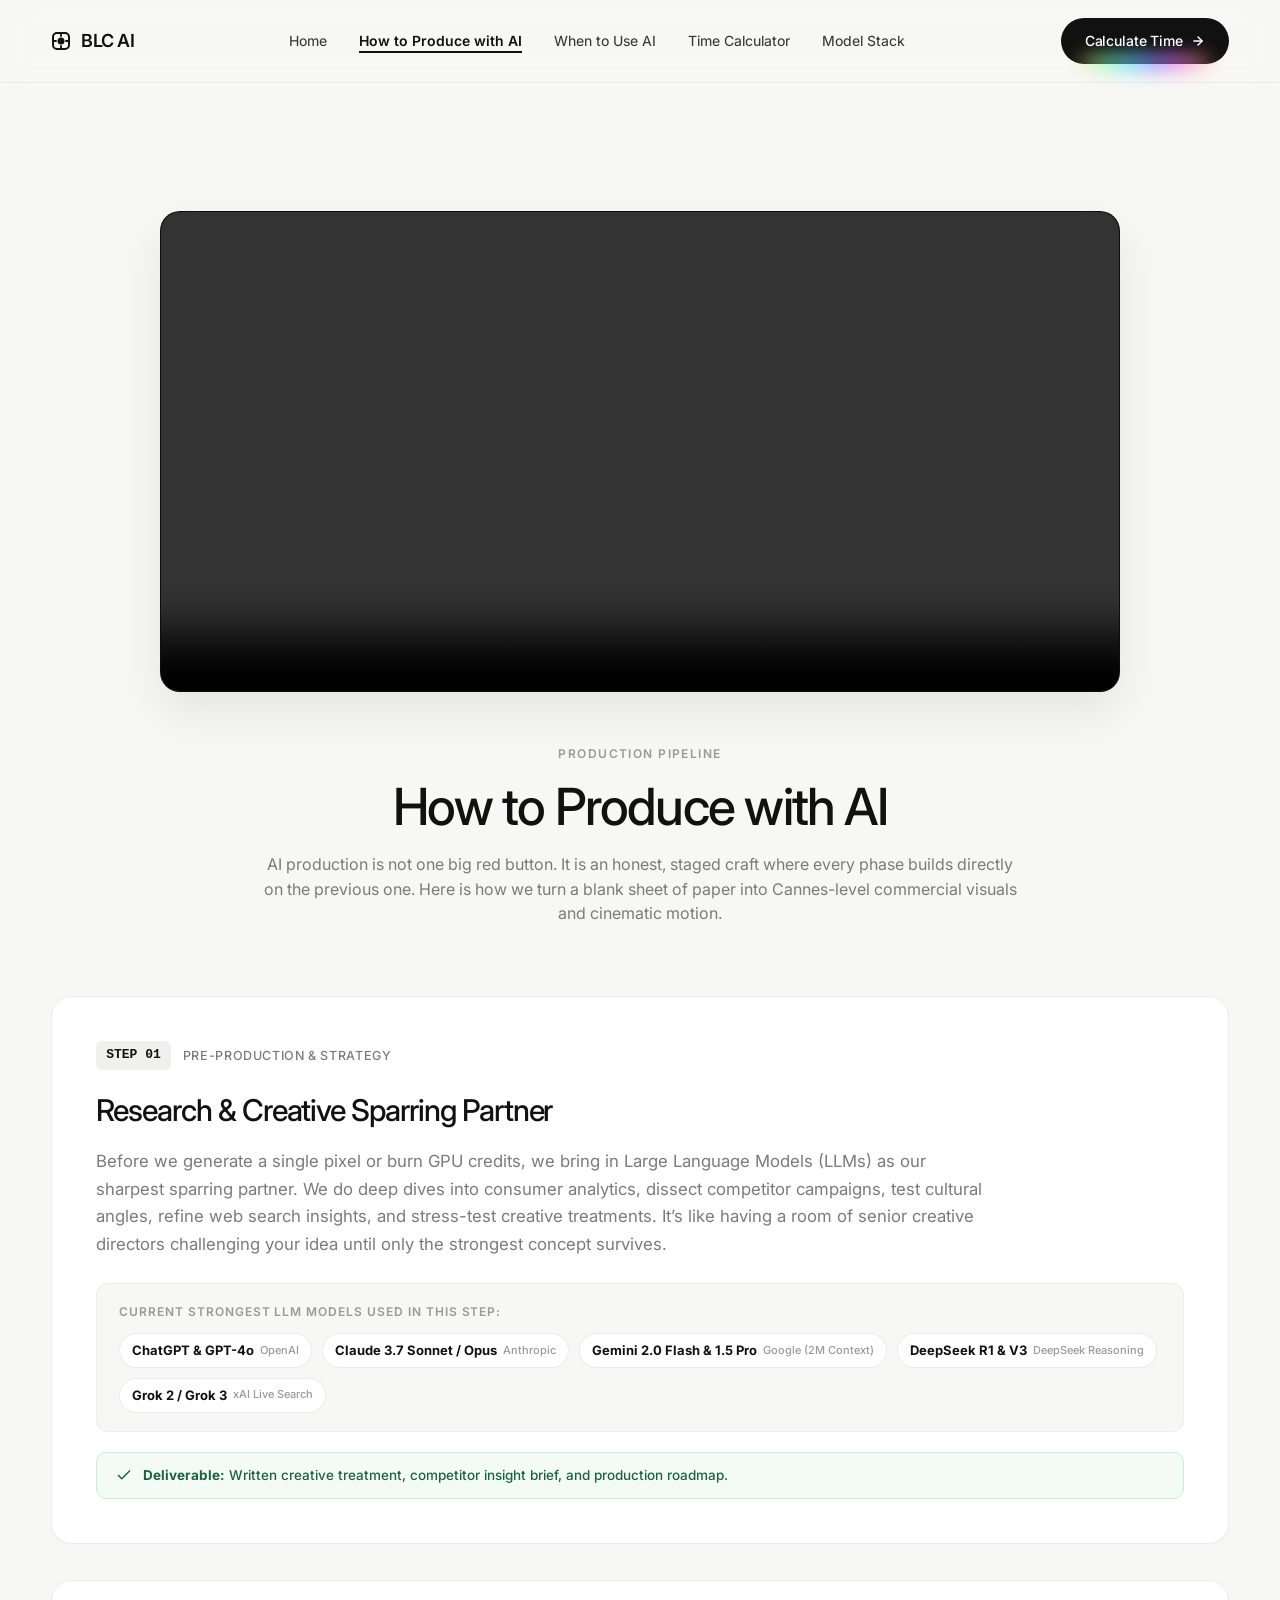
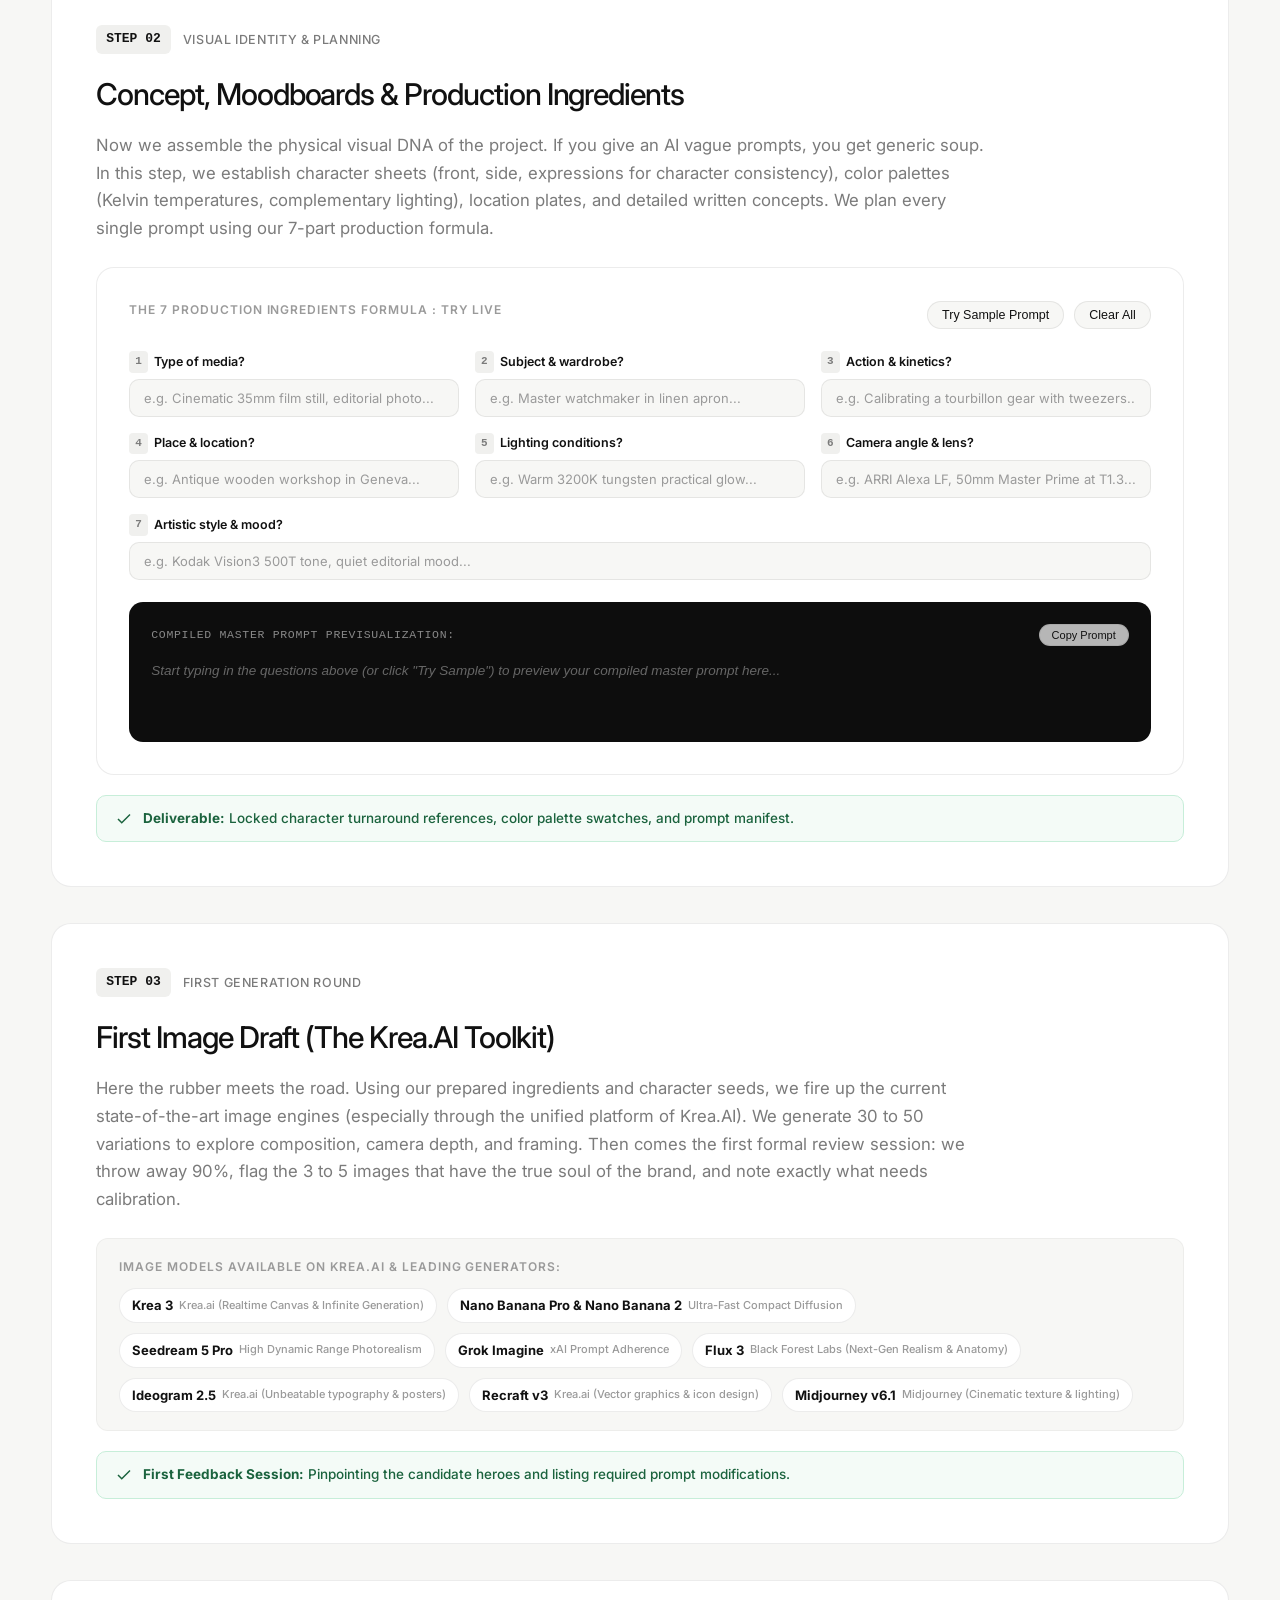
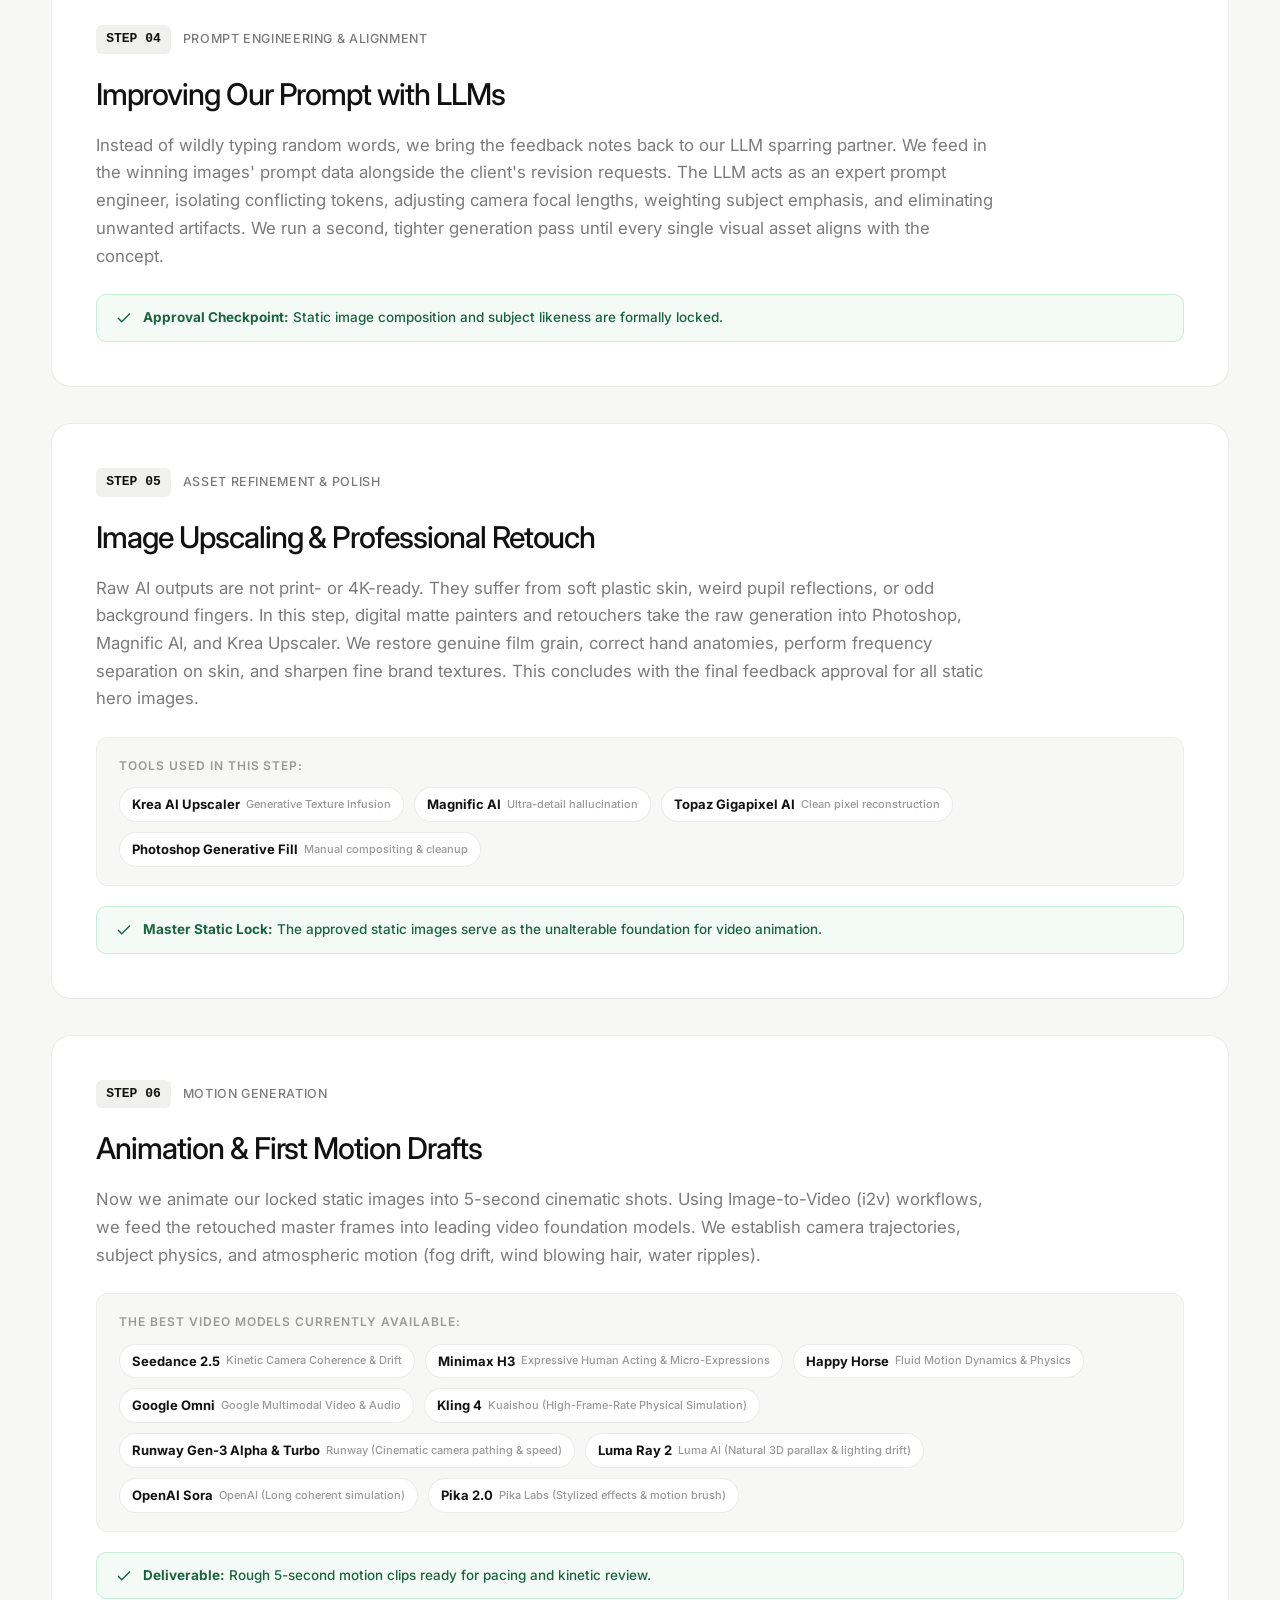
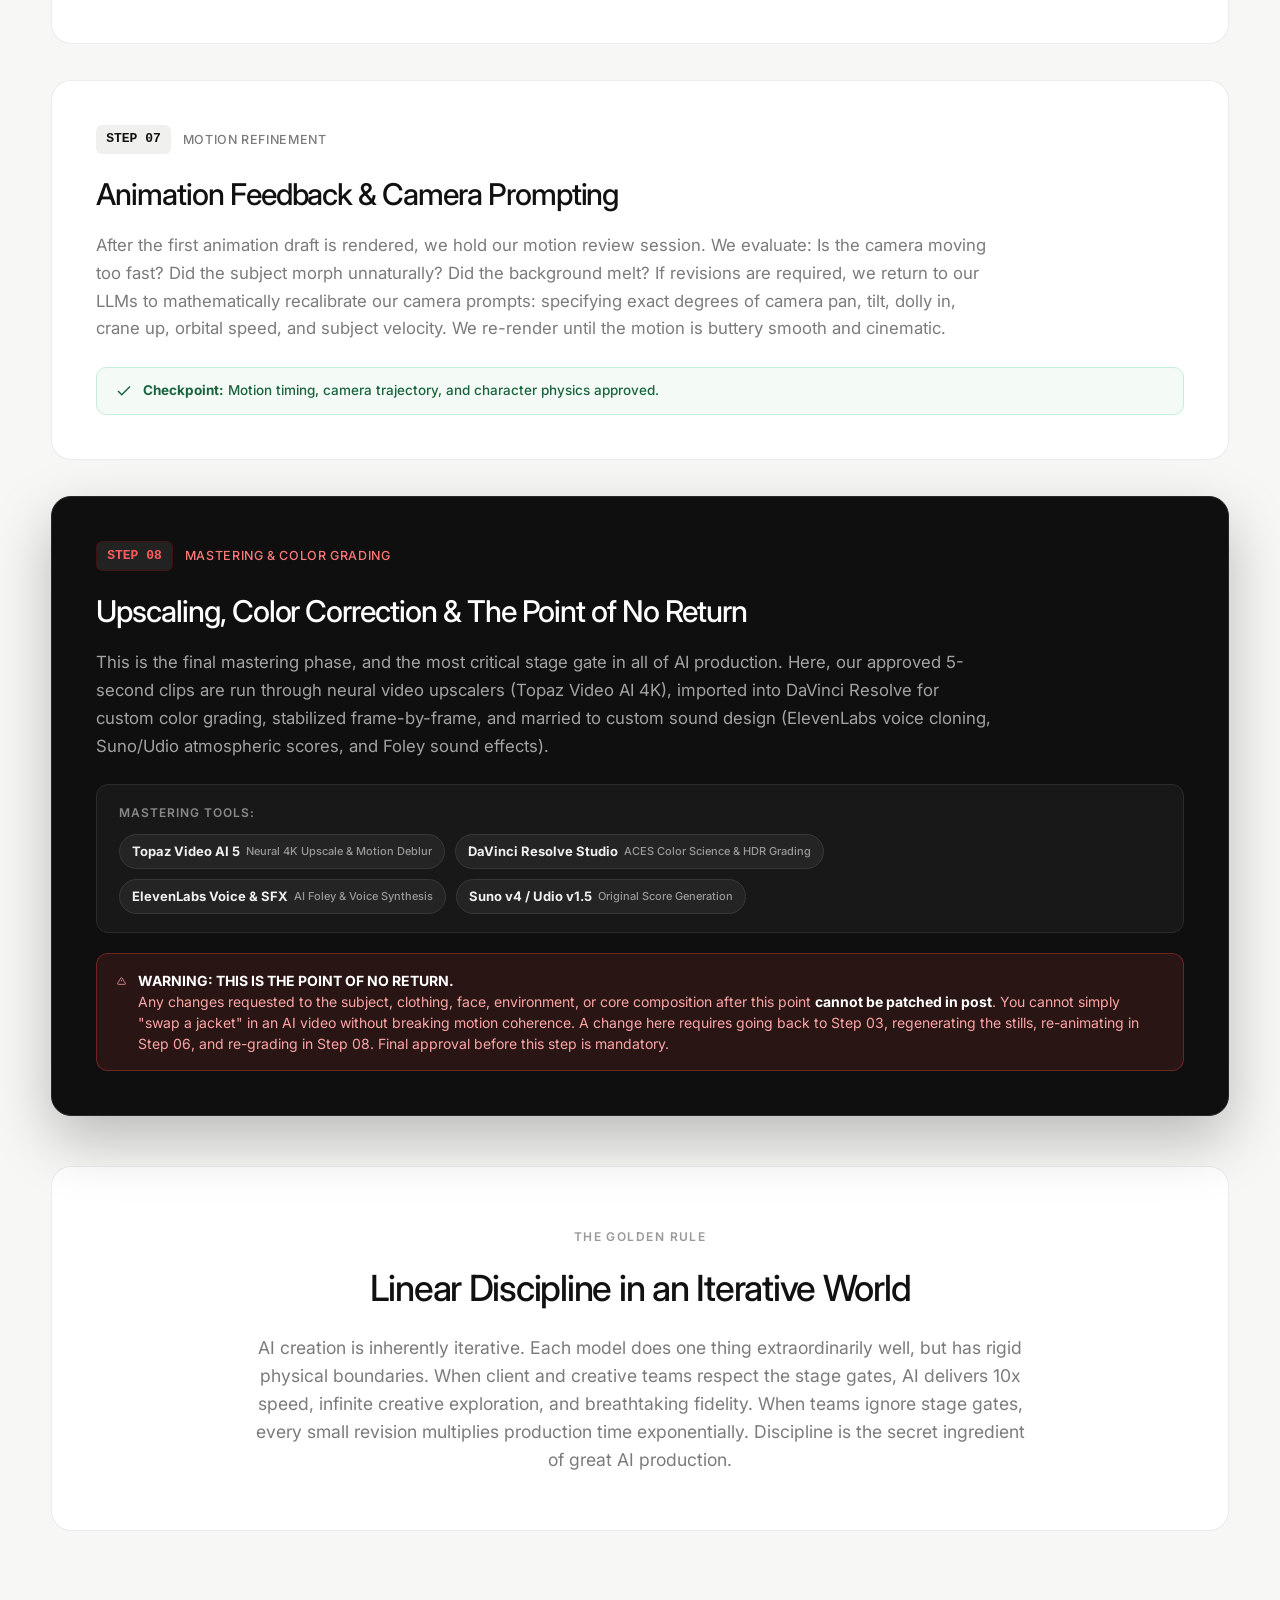
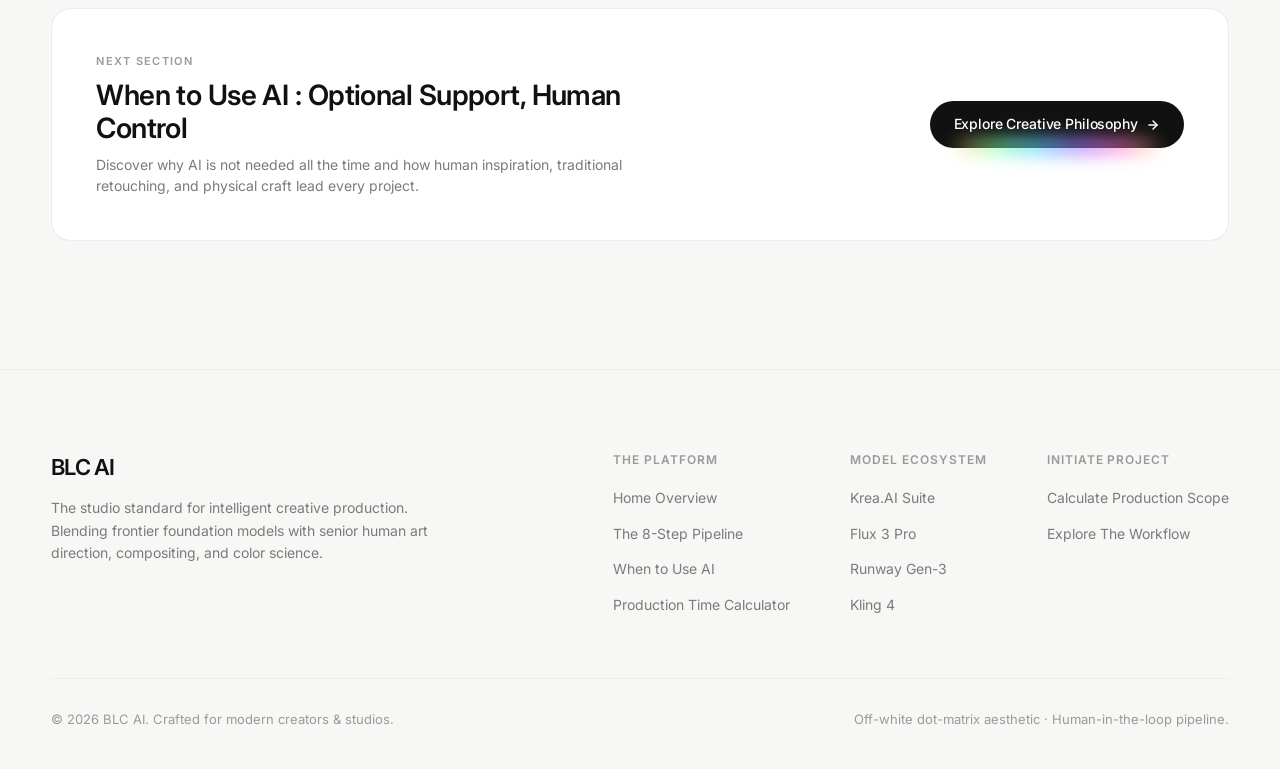
==== commit b301490e: "Update how-to-produce.html" ====
--- a/how-to-produce.html
+++ b/how-to-produce.html
@@ -401,13 +401,13 @@
       <div class="page-next-banner">
         <div class="page-next-content">
           <span class="page-next-tag">Next Section</span>
-          <h3 class="page-next-title">When to Use AI : The Practical Helper Guide</h3>
+          <h3 class="page-next-title">When to Use AI : Optional Support, Human Control</h3>
           <p class="page-next-desc">
-            Discover how AI empowers traditional human craft, hand-drawn sketches, and live cinematography without replacing the director.
+            Discover why AI is not needed all the time and how human inspiration, traditional retouching, and physical craft lead every project.
           </p>
         </div>
         <a href="when-to-use.html" class="pill-cta">
-          <span>Explore Helper Guide</span>
+          <span>Explore Creative Philosophy</span>
           <svg width="14" height="14" viewBox="0 0 24 24" fill="none" stroke="currentColor" stroke-width="2.5" stroke-linecap="round" stroke-linejoin="round">
             <line x1="5" y1="12" x2="19" y2="12"></line>
             <polyline points="12 5 19 12 12 19"></polyline>
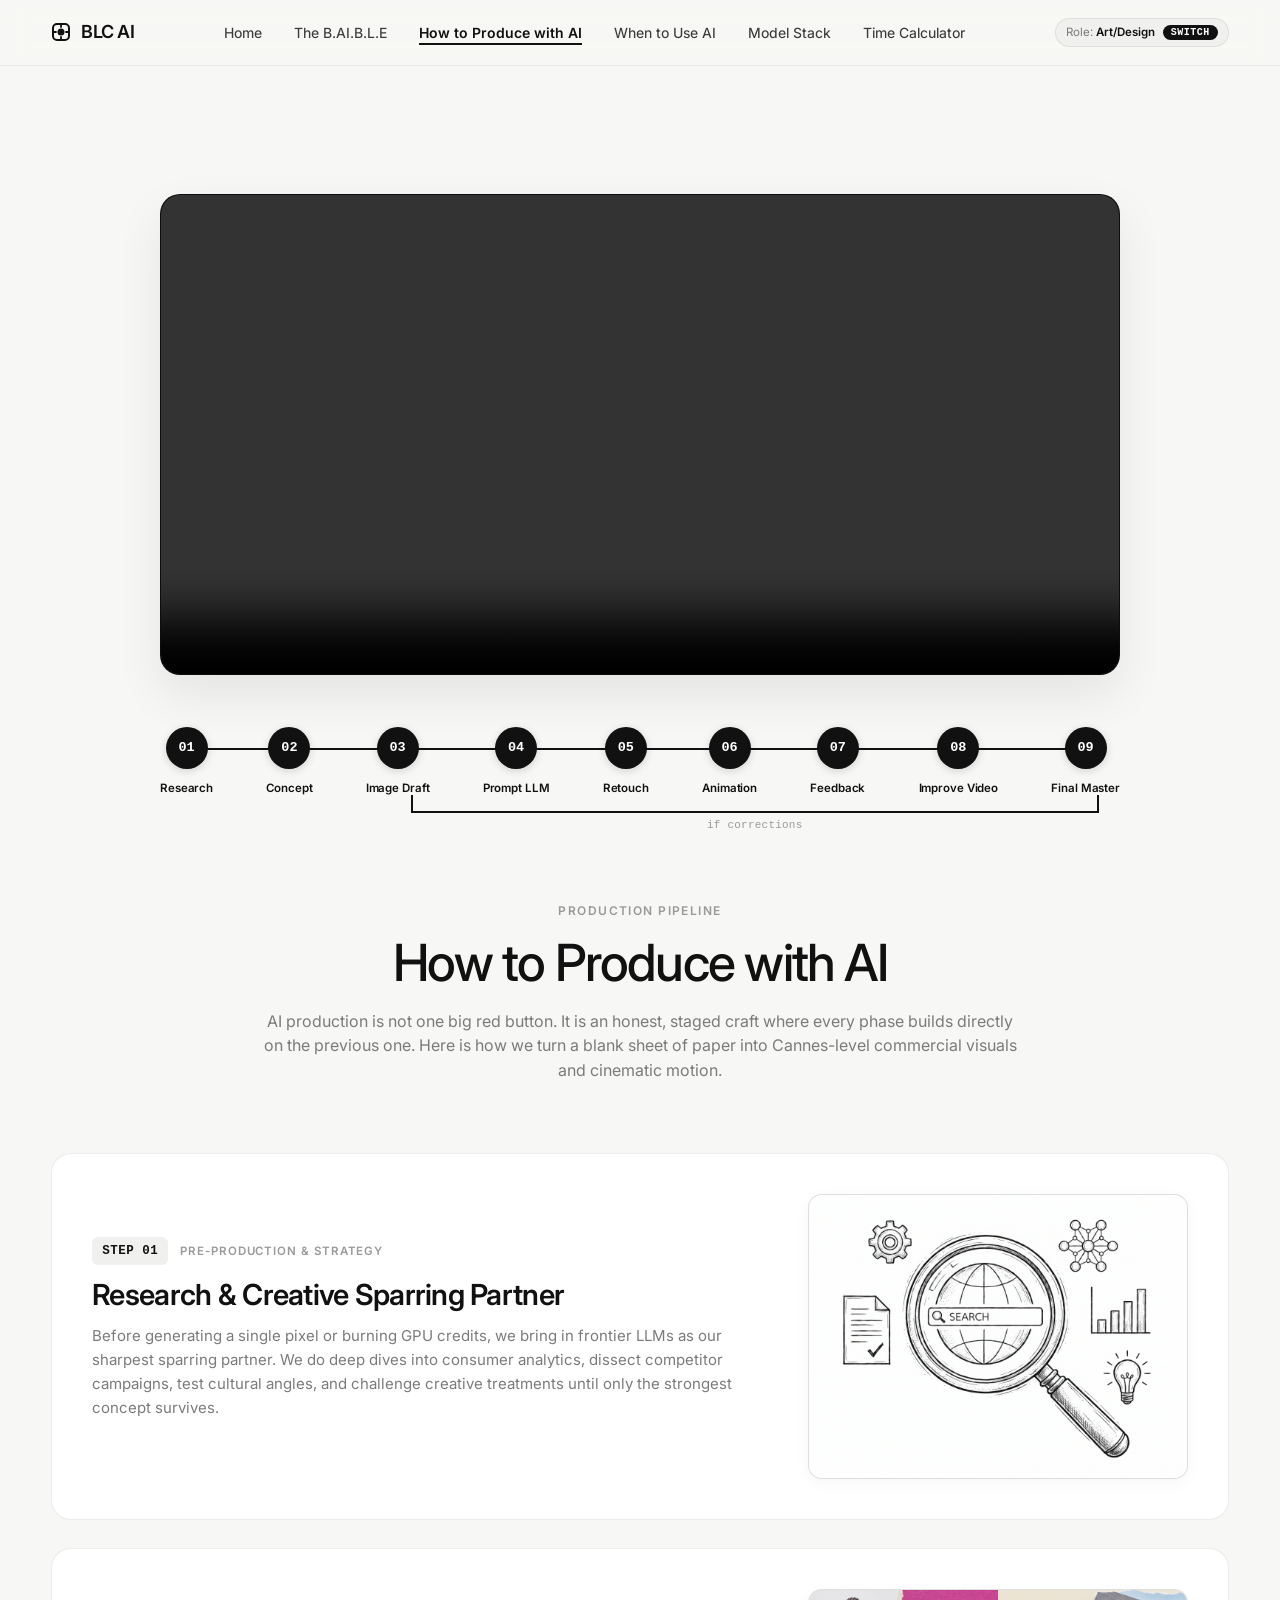
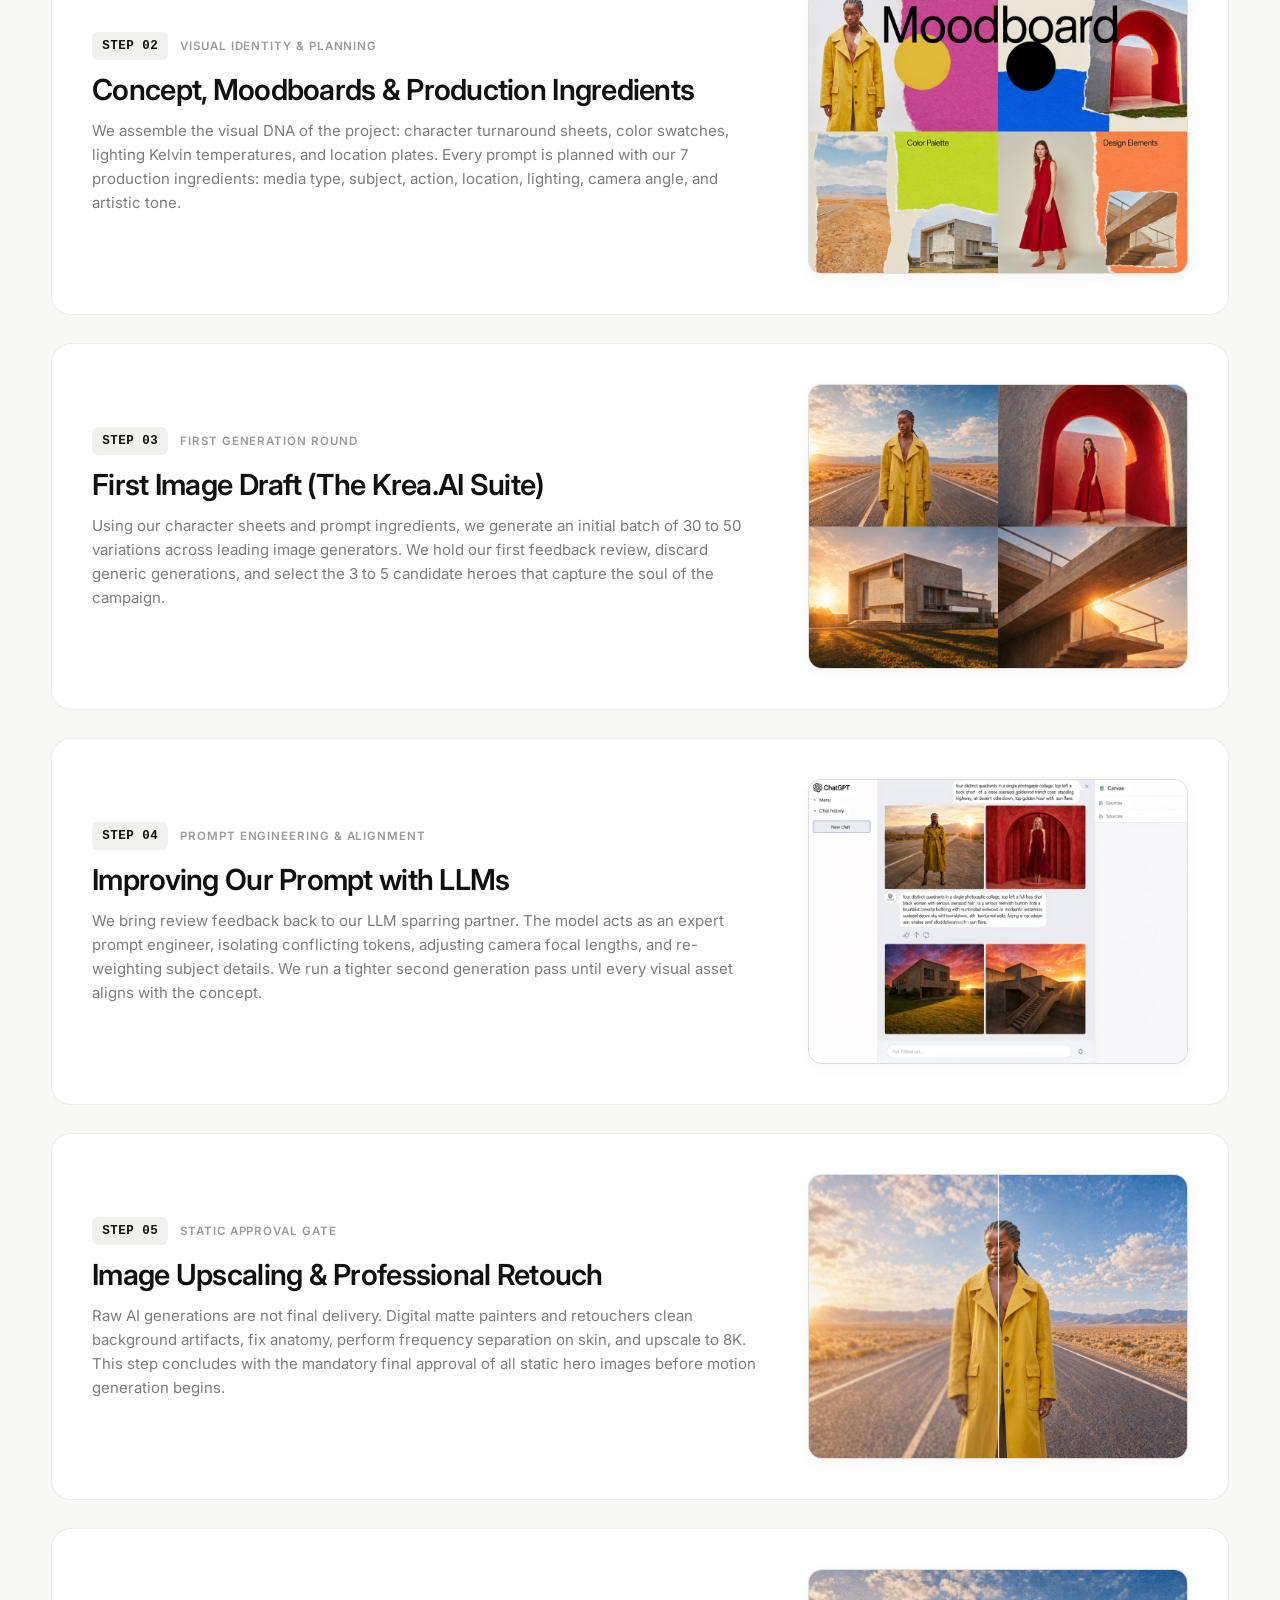
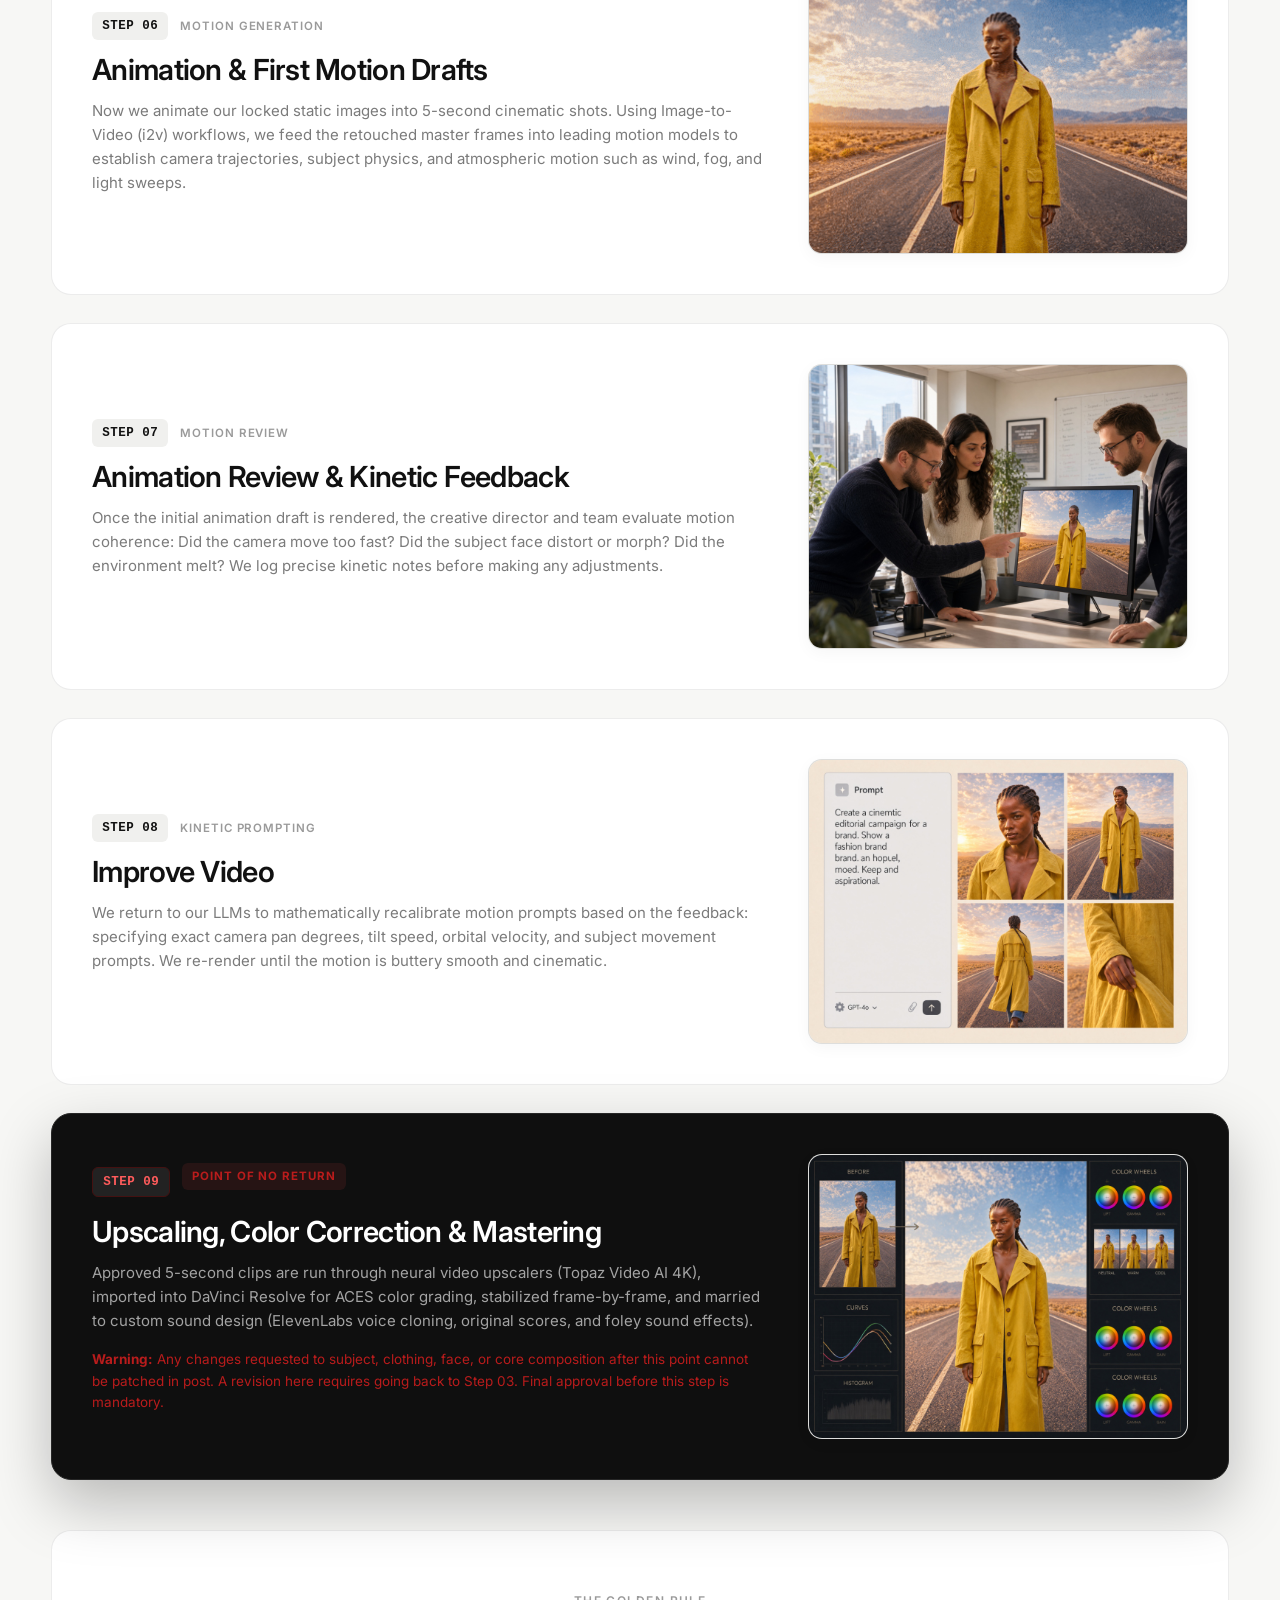
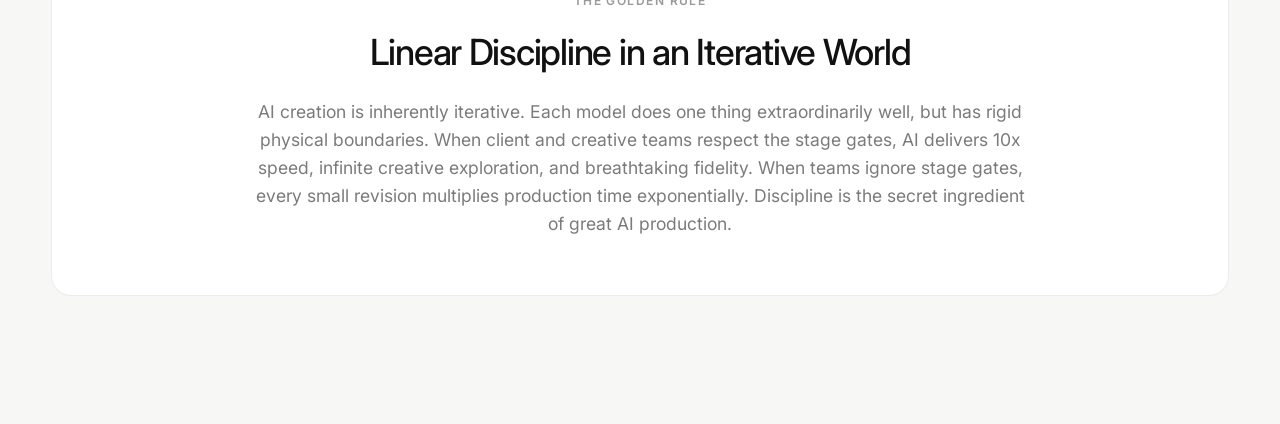
==== commit 301c0c3b: "update update" ====
--- a/how-to-produce.html
+++ b/how-to-produce.html
@@ -4,7 +4,7 @@
   <meta charset="UTF-8">
   <meta name="viewport" content="width=device-width, initial-scale=1.0">
   <title>How to Produce with AI : BLC AI Production Pipeline</title>
-  <meta name="description" content="The honest 8-step production pipeline for modern AI advertising, image generation, and cinematic video. Staged craft from creative sparring to 4K color mastering.">
+  <meta name="description" content="The honest 9-step production pipeline for modern AI advertising, image generation, and cinematic video. Staged craft from creative sparring to 4K color mastering.">
   
   <!-- Google Fonts: Inter -->
   <link rel="preconnect" href="https://fonts.googleapis.com">
@@ -31,24 +31,22 @@
 
       <ul class="nav-links">
         <li><a href="index.html">Home</a></li>
+        <li><a href="the-bible.html">The B.AI.B.L.E</a></li>
         <li><a href="how-to-produce.html" class="active">How to Produce with AI</a></li>
         <li><a href="when-to-use.html">When to Use AI</a></li>
+        <li><a href="model-stack.html">Model Stack</a></li>
         <li><a href="time-calculator.html">Time Calculator</a></li>
-        <li><a href="model-stack.html">Model Stack</a></li>
       </ul>
 
-      <a href="time-calculator.html" class="pill-cta">
-        <span>Calculate Time</span>
-        <svg width="14" height="14" viewBox="0 0 24 24" fill="none" stroke="currentColor" stroke-width="2.5" stroke-linecap="round" stroke-linejoin="round">
-          <line x1="5" y1="12" x2="19" y2="12"></line>
-          <polyline points="12 5 19 12 12 19"></polyline>
-        </svg>
-      </a>
+      <div class="nav-role-badge">
+        <span class="role-badge-label">Role: <strong id="currentRoleName">Art/Design</strong></span>
+        <button class="role-switch-btn" id="switchRoleBtn" title="Switch role view">Switch</button>
+      </div>
     </div>
   </nav>
 
   <!-- =========================================================================
-       SECTION: HOW TO PRODUCE WITH AI (The 8-Step Pipeline)
+       SECTION: HOW TO PRODUCE WITH AI (The 9-Step Pipeline)
        ========================================================================= -->
   <main class="section-padding" id="workflow">
     <div class="container">
@@ -60,6 +58,63 @@
         </video>
       </div>
 
+      <!-- Simplified 9-Step Overview (Black line with black circles & white text) -->
+      <div class="pipeline-overview-bar">
+        <div class="pipeline-track">
+          <div class="pipeline-line"></div>
+
+          <!-- Reconnecting straight 90° line from Point 09 to Point 03 (same style as main line) -->
+          <a href="#step-03" class="pipeline-reconnect-wrap" title="Reset to Step 03 if corrections are needed">
+            <span class="reconnect-subtext">if corrections</span>
+          </a>
+
+          <a href="#step-01" class="step-node">
+            <div class="step-node-circle">01</div>
+            <span class="step-node-name">Research</span>
+          </a>
+
+          <a href="#step-02" class="step-node">
+            <div class="step-node-circle">02</div>
+            <span class="step-node-name">Concept</span>
+          </a>
+
+          <a href="#step-03" class="step-node">
+            <div class="step-node-circle">03</div>
+            <span class="step-node-name">Image Draft</span>
+          </a>
+
+          <a href="#step-04" class="step-node">
+            <div class="step-node-circle">04</div>
+            <span class="step-node-name">Prompt LLM</span>
+          </a>
+
+          <a href="#step-05" class="step-node">
+            <div class="step-node-circle">05</div>
+            <span class="step-node-name">Retouch</span>
+          </a>
+
+          <a href="#step-06" class="step-node">
+            <div class="step-node-circle">06</div>
+            <span class="step-node-name">Animation</span>
+          </a>
+
+          <a href="#step-07" class="step-node">
+            <div class="step-node-circle">07</div>
+            <span class="step-node-name">Feedback</span>
+          </a>
+
+          <a href="#step-08" class="step-node">
+            <div class="step-node-circle">08</div>
+            <span class="step-node-name">Improve Video</span>
+          </a>
+
+          <a href="#step-09" class="step-node">
+            <div class="step-node-circle">09</div>
+            <span class="step-node-name">Final Master</span>
+          </a>
+        </div>
+      </div>
+
       <div class="section-header">
         <span class="section-tag">Production Pipeline</span>
         <h1 class="section-title">How to Produce with AI</h1>
@@ -71,314 +126,186 @@
 
       <div class="workflow-timeline">
 
-        <!-- STEP 1 -->
-        <article class="step-card">
-          <div class="step-header">
-            <div class="step-meta">
-              <span class="step-num">STEP 01</span>
-              <span class="step-stage-tag">Pre-Production & Strategy</span>
-            </div>
-          </div>
-          <h2 class="step-title">Research & Creative Sparring Partner</h2>
-          <p class="step-desc">
-            Before we generate a single pixel or burn GPU credits, we bring in Large Language Models (LLMs) as our sharpest sparring partner. 
-            We do deep dives into consumer analytics, dissect competitor campaigns, test cultural angles, refine web search insights, 
-            and stress-test creative treatments. It’s like having a room of senior creative directors challenging your idea until only the strongest concept survives.
-          </p>
-
-          <div class="step-models-box">
-            <span class="box-label">Current Strongest LLM Models Used in This Step:</span>
-            <div class="model-pill-grid">
-              <span class="model-chip"><strong>ChatGPT & GPT-4o</strong> <span class="tag-provider">OpenAI</span></span>
-              <span class="model-chip"><strong>Claude 3.7 Sonnet / Opus</strong> <span class="tag-provider">Anthropic</span></span>
-              <span class="model-chip"><strong>Gemini 2.0 Flash & 1.5 Pro</strong> <span class="tag-provider">Google (2M Context)</span></span>
-              <span class="model-chip"><strong>DeepSeek R1 & V3</strong> <span class="tag-provider">DeepSeek Reasoning</span></span>
-              <span class="model-chip"><strong>Grok 2 / Grok 3</strong> <span class="tag-provider">xAI Live Search</span></span>
-            </div>
-          </div>
-
-          <div class="checkpoint-banner">
-            <svg width="18" height="18" viewBox="0 0 24 24" fill="none" stroke="currentColor" stroke-width="2"><path d="M20 6L9 17l-5-5"/></svg>
-            <span><strong>Deliverable:</strong> Written creative treatment, competitor insight brief, and production roadmap.</span>
-          </div>
-        </article>
-
-        <!-- STEP 2 -->
-        <article class="step-card">
-          <div class="step-header">
-            <div class="step-meta">
-              <span class="step-num">STEP 02</span>
-              <span class="step-stage-tag">Visual Identity & Planning</span>
-            </div>
-          </div>
-          <h2 class="step-title">Concept, Moodboards & Production Ingredients</h2>
-          <p class="step-desc">
-            Now we assemble the physical visual DNA of the project. If you give an AI vague prompts, you get generic soup. 
-            In this step, we establish character sheets (front, side, expressions for character consistency), color palettes (Kelvin temperatures, complementary lighting), 
-            location plates, and detailed written concepts. We plan every single prompt using our 7-part production formula.
-          </p>
-
-          <!-- Interactive 7-Part Prompt Architecture Sandbox -->
-          <div class="prompt-sandbox-box">
-            <div class="prompt-builder-header">
-              <span class="box-label">The 7 Production Ingredients Formula : Try Live</span>
-              <div class="prompt-builder-actions">
-                <button class="prompt-mini-btn" id="sample-prompt-btn">Try Sample Prompt</button>
-                <button class="prompt-mini-btn" id="clear-prompt-btn">Clear All</button>
-              </div>
-            </div>
-
-            <div class="prompt-form-grid">
-              <div class="prompt-field-group">
-                <label class="prompt-label" for="input-media">
-                  <span class="prompt-label-num">1</span> Type of media?
-                </label>
-                <input type="text" id="input-media" class="prompt-input" placeholder="e.g. Cinematic 35mm film still, editorial photo...">
-              </div>
-
-              <div class="prompt-field-group">
-                <label class="prompt-label" for="input-subject">
-                  <span class="prompt-label-num">2</span> Subject & wardrobe?
-                </label>
-                <input type="text" id="input-subject" class="prompt-input" placeholder="e.g. Master watchmaker in linen apron...">
-              </div>
-
-              <div class="prompt-field-group">
-                <label class="prompt-label" for="input-action">
-                  <span class="prompt-label-num">3</span> Action & kinetics?
-                </label>
-                <input type="text" id="input-action" class="prompt-input" placeholder="e.g. Calibrating a tourbillon gear with tweezers...">
-              </div>
-
-              <div class="prompt-field-group">
-                <label class="prompt-label" for="input-place">
-                  <span class="prompt-label-num">4</span> Place & location?
-                </label>
-                <input type="text" id="input-place" class="prompt-input" placeholder="e.g. Antique wooden workshop in Geneva...">
-              </div>
-
-              <div class="prompt-field-group">
-                <label class="prompt-label" for="input-lighting">
-                  <span class="prompt-label-num">5</span> Lighting conditions?
-                </label>
-                <input type="text" id="input-lighting" class="prompt-input" placeholder="e.g. Warm 3200K tungsten practical glow...">
-              </div>
-
-              <div class="prompt-field-group">
-                <label class="prompt-label" for="input-camera">
-                  <span class="prompt-label-num">6</span> Camera angle & lens?
-                </label>
-                <input type="text" id="input-camera" class="prompt-input" placeholder="e.g. ARRI Alexa LF, 50mm Master Prime at T1.3...">
-              </div>
-
-              <div class="prompt-field-group full-width">
-                <label class="prompt-label" for="input-style">
-                  <span class="prompt-label-num">7</span> Artistic style & mood?
-                </label>
-                <input type="text" id="input-style" class="prompt-input" placeholder="e.g. Kodak Vision3 500T tone, quiet editorial mood...">
-              </div>
-            </div>
-
-            <div class="master-prompt-container">
-              <div class="master-prompt-head">
-                <span>Compiled Master Prompt Previsualization:</span>
-                <button class="pill-cta-secondary" id="copy-prompt-btn" style="padding: 4px 12px; font-size: 11px;">Copy Prompt</button>
-              </div>
-              <div class="prompt-output-box" id="master-prompt-output">
-                <!-- Built dynamically via app.js -->
-              </div>
-            </div>
-          </div>
-
-          <div class="checkpoint-banner" style="margin-top: 20px;">
-            <svg width="18" height="18" viewBox="0 0 24 24" fill="none" stroke="currentColor" stroke-width="2"><path d="M20 6L9 17l-5-5"/></svg>
-            <span><strong>Deliverable:</strong> Locked character turnaround references, color palette swatches, and prompt manifest.</span>
-          </div>
-        </article>
-
-        <!-- STEP 3 -->
-        <article class="step-card">
-          <div class="step-header">
-            <div class="step-meta">
-              <span class="step-num">STEP 03</span>
-              <span class="step-stage-tag">First Generation Round</span>
-            </div>
-          </div>
-          <h2 class="step-title">First Image Draft (The Krea.AI Toolkit)</h2>
-          <p class="step-desc">
-            Here the rubber meets the road. Using our prepared ingredients and character seeds, we fire up the current state-of-the-art image engines 
-            (especially through the unified platform of Krea.AI). We generate 30 to 50 variations to explore composition, camera depth, and framing. 
-            Then comes the first formal review session: we throw away 90%, flag the 3 to 5 images that have the true soul of the brand, and note exactly what needs calibration.
-          </p>
-
-          <div class="step-models-box">
-            <span class="box-label">Image Models Available on KREA.AI & Leading Generators:</span>
-            <div class="model-pill-grid">
-              <span class="model-chip"><strong>Krea 3</strong> <span class="tag-provider">Krea.ai (Realtime Canvas & Infinite Generation)</span></span>
-              <span class="model-chip"><strong>Nano Banana Pro & Nano Banana 2</strong> <span class="tag-provider">Ultra-Fast Compact Diffusion</span></span>
-              <span class="model-chip"><strong>Seedream 5 Pro</strong> <span class="tag-provider">High Dynamic Range Photorealism</span></span>
-              <span class="model-chip"><strong>Grok Imagine</strong> <span class="tag-provider">xAI Prompt Adherence</span></span>
-              <span class="model-chip"><strong>Flux 3</strong> <span class="tag-provider">Black Forest Labs (Next-Gen Realism & Anatomy)</span></span>
-              <span class="model-chip"><strong>Ideogram 2.5</strong> <span class="tag-provider">Krea.ai (Unbeatable typography & posters)</span></span>
-              <span class="model-chip"><strong>Recraft v3</strong> <span class="tag-provider">Krea.ai (Vector graphics & icon design)</span></span>
-              <span class="model-chip"><strong>Midjourney v6.1</strong> <span class="tag-provider">Midjourney (Cinematic texture & lighting)</span></span>
-            </div>
-          </div>
-
-          <div class="checkpoint-banner">
-            <svg width="18" height="18" viewBox="0 0 24 24" fill="none" stroke="currentColor" stroke-width="2"><path d="M20 6L9 17l-5-5"/></svg>
-            <span><strong>First Feedback Session:</strong> Pinpointing the candidate heroes and listing required prompt modifications.</span>
-          </div>
-        </article>
-
-        <!-- STEP 4 -->
-        <article class="step-card">
-          <div class="step-header">
-            <div class="step-meta">
-              <span class="step-num">STEP 04</span>
-              <span class="step-stage-tag">Prompt Engineering & Alignment</span>
-            </div>
-          </div>
-          <h2 class="step-title">Improving Our Prompt with LLMs</h2>
-          <p class="step-desc">
-            Instead of wildly typing random words, we bring the feedback notes back to our LLM sparring partner. 
-            We feed in the winning images' prompt data alongside the client's revision requests. The LLM acts as an expert prompt engineer, isolating 
-            conflicting tokens, adjusting camera focal lengths, weighting subject emphasis, and eliminating unwanted artifacts. 
-            We run a second, tighter generation pass until every single visual asset aligns with the concept.
-          </p>
-
-          <div class="checkpoint-banner">
-            <svg width="18" height="18" viewBox="0 0 24 24" fill="none" stroke="currentColor" stroke-width="2"><path d="M20 6L9 17l-5-5"/></svg>
-            <span><strong>Approval Checkpoint:</strong> Static image composition and subject likeness are formally locked.</span>
-          </div>
-        </article>
-
-        <!-- STEP 5 -->
-        <article class="step-card">
-          <div class="step-header">
-            <div class="step-meta">
-              <span class="step-num">STEP 05</span>
-              <span class="step-stage-tag">Asset Refinement & Polish</span>
-            </div>
-          </div>
-          <h2 class="step-title">Image Upscaling & Professional Retouch</h2>
-          <p class="step-desc">
-            Raw AI outputs are not print- or 4K-ready. They suffer from soft plastic skin, weird pupil reflections, or odd background fingers. 
-            In this step, digital matte painters and retouchers take the raw generation into Photoshop, Magnific AI, and Krea Upscaler. 
-            We restore genuine film grain, correct hand anatomies, perform frequency separation on skin, and sharpen fine brand textures. 
-            This concludes with the final feedback approval for all static hero images.
-          </p>
-
-          <div class="step-models-box">
-            <span class="box-label">Tools Used in This Step:</span>
-            <div class="model-pill-grid">
-              <span class="model-chip"><strong>Krea AI Upscaler</strong> <span class="tag-provider">Generative Texture Infusion</span></span>
-              <span class="model-chip"><strong>Magnific AI</strong> <span class="tag-provider">Ultra-detail hallucination</span></span>
-              <span class="model-chip"><strong>Topaz Gigapixel AI</strong> <span class="tag-provider">Clean pixel reconstruction</span></span>
-              <span class="model-chip"><strong>Photoshop Generative Fill</strong> <span class="tag-provider">Manual compositing & cleanup</span></span>
-            </div>
-          </div>
-
-          <div class="checkpoint-banner">
-            <svg width="18" height="18" viewBox="0 0 24 24" fill="none" stroke="currentColor" stroke-width="2"><path d="M20 6L9 17l-5-5"/></svg>
-            <span><strong>Master Static Lock:</strong> The approved static images serve as the unalterable foundation for video animation.</span>
-          </div>
-        </article>
-
-        <!-- STEP 6 -->
-        <article class="step-card">
-          <div class="step-header">
-            <div class="step-meta">
-              <span class="step-num">STEP 06</span>
-              <span class="step-stage-tag">Motion Generation</span>
-            </div>
-          </div>
-          <h2 class="step-title">Animation & First Motion Drafts</h2>
-          <p class="step-desc">
-            Now we animate our locked static images into 5-second cinematic shots. Using Image-to-Video (i2v) workflows, we feed the retouched 
-            master frames into leading video foundation models. We establish camera trajectories, subject physics, and atmospheric motion (fog drift, wind blowing hair, water ripples).
-          </p>
-
-          <div class="step-models-box">
-            <span class="box-label">The Best Video Models Currently Available:</span>
-            <div class="model-pill-grid">
-              <span class="model-chip"><strong>Seedance 2.5</strong> <span class="tag-provider">Kinetic Camera Coherence & Drift</span></span>
-              <span class="model-chip"><strong>Minimax H3</strong> <span class="tag-provider">Expressive Human Acting & Micro-Expressions</span></span>
-              <span class="model-chip"><strong>Happy Horse</strong> <span class="tag-provider">Fluid Motion Dynamics & Physics</span></span>
-              <span class="model-chip"><strong>Google Omni</strong> <span class="tag-provider">Google Multimodal Video & Audio</span></span>
-              <span class="model-chip"><strong>Kling 4</strong> <span class="tag-provider">Kuaishou (High-Frame-Rate Physical Simulation)</span></span>
-              <span class="model-chip"><strong>Runway Gen-3 Alpha & Turbo</strong> <span class="tag-provider">Runway (Cinematic camera pathing & speed)</span></span>
-              <span class="model-chip"><strong>Luma Ray 2</strong> <span class="tag-provider">Luma AI (Natural 3D parallax & lighting drift)</span></span>
-              <span class="model-chip"><strong>OpenAI Sora</strong> <span class="tag-provider">OpenAI (Long coherent simulation)</span></span>
-              <span class="model-chip"><strong>Pika 2.0</strong> <span class="tag-provider">Pika Labs (Stylized effects & motion brush)</span></span>
-            </div>
-          </div>
-
-          <div class="checkpoint-banner">
-            <svg width="18" height="18" viewBox="0 0 24 24" fill="none" stroke="currentColor" stroke-width="2"><path d="M20 6L9 17l-5-5"/></svg>
-            <span><strong>Deliverable:</strong> Rough 5-second motion clips ready for pacing and kinetic review.</span>
-          </div>
-        </article>
-
-        <!-- STEP 7 -->
-        <article class="step-card">
-          <div class="step-header">
-            <div class="step-meta">
-              <span class="step-num">STEP 07</span>
-              <span class="step-stage-tag">Motion Refinement</span>
-            </div>
-          </div>
-          <h2 class="step-title">Animation Feedback & Camera Prompting</h2>
-          <p class="step-desc">
-            After the first animation draft is rendered, we hold our motion review session. We evaluate: Is the camera moving too fast? 
-            Did the subject morph unnaturally? Did the background melt? If revisions are required, we return to our LLMs to mathematically recalibrate 
-            our camera prompts: specifying exact degrees of camera pan, tilt, dolly in, crane up, orbital speed, and subject velocity. 
-            We re-render until the motion is buttery smooth and cinematic.
-          </p>
-
-          <div class="checkpoint-banner">
-            <svg width="18" height="18" viewBox="0 0 24 24" fill="none" stroke="currentColor" stroke-width="2"><path d="M20 6L9 17l-5-5"/></svg>
-            <span><strong>Checkpoint:</strong> Motion timing, camera trajectory, and character physics approved.</span>
-          </div>
-        </article>
-
-        <!-- STEP 8: THE POINT OF NO RETURN -->
-        <article class="step-card point-of-no-return">
-          <div class="step-header">
-            <div class="step-meta">
-              <span class="step-num">STEP 08</span>
-              <span class="step-stage-tag">Mastering & Color Grading</span>
-            </div>
-          </div>
-          <h2 class="step-title">Upscaling, Color Correction & The Point of No Return</h2>
-          <p class="step-desc">
-            This is the final mastering phase, and the most critical stage gate in all of AI production. 
-            Here, our approved 5-second clips are run through neural video upscalers (Topaz Video AI 4K), imported into DaVinci Resolve for custom color grading, 
-            stabilized frame-by-frame, and married to custom sound design (ElevenLabs voice cloning, Suno/Udio atmospheric scores, and Foley sound effects).
-          </p>
-
-          <div class="step-models-box">
-            <span class="box-label">Mastering Tools:</span>
-            <div class="model-pill-grid">
-              <span class="model-chip"><strong>Topaz Video AI 5</strong> <span class="tag-provider">Neural 4K Upscale & Motion Deblur</span></span>
-              <span class="model-chip"><strong>DaVinci Resolve Studio</strong> <span class="tag-provider">ACES Color Science & HDR Grading</span></span>
-              <span class="model-chip"><strong>ElevenLabs Voice & SFX</strong> <span class="tag-provider">AI Foley & Voice Synthesis</span></span>
-              <span class="model-chip"><strong>Suno v4 / Udio v1.5</strong> <span class="tag-provider">Original Score Generation</span></span>
-            </div>
-          </div>
-
-          <div class="danger-checkpoint-banner">
-            <svg width="22" height="22" viewBox="0 0 24 24" fill="none" stroke="currentColor" stroke-width="2">
-              <path d="M10.29 3.86L1.82 18a2 2 0 0 0 1.71 3h16.94a2 2 0 0 0 1.71-3L13.71 3.86a2 2 0 0 0-3.42 0z"/>
-              <line x1="12" y1="9" x2="12" y2="13"/>
-              <line x1="12" y1="17" x2="12.01" y2="17"/>
-            </svg>
-            <div>
-              <strong>WARNING: THIS IS THE POINT OF NO RETURN.</strong><br>
-              Any changes requested to the subject, clothing, face, environment, or core composition after this point 
-              <strong>cannot be patched in post</strong>. You cannot simply "swap a jacket" in an AI video without breaking motion coherence. 
-              A change here requires going back to Step 03, regenerating the stills, re-animating in Step 06, and re-grading in Step 08. 
-              Final approval before this step is mandatory.
+        <!-- STEP 01 -->
+        <article class="step-card" id="step-01">
+          <div class="step-card-layout">
+            <div class="step-card-content">
+              <div class="step-meta">
+                <span class="step-num">STEP 01</span>
+                <span class="step-stage-tag">Pre-Production & Strategy</span>
+              </div>
+              <h2 class="step-title">Research & Creative Sparring Partner</h2>
+              <p class="step-desc">
+                Before generating a single pixel or burning GPU credits, we bring in frontier LLMs as our sharpest sparring partner. 
+                We do deep dives into consumer analytics, dissect competitor campaigns, test cultural angles, and challenge creative treatments until only the strongest concept survives.
+              </p>
+            </div>
+            <div class="step-card-image-wrap">
+              <img src="assets/steps/step-01-research.jpg" alt="Step 01: Pre-production research, competitor analysis, and strategic concept sparring" loading="lazy">
+            </div>
+          </div>
+        </article>
+
+        <!-- STEP 02 -->
+        <article class="step-card" id="step-02">
+          <div class="step-card-layout">
+            <div class="step-card-content">
+              <div class="step-meta">
+                <span class="step-num">STEP 02</span>
+                <span class="step-stage-tag">Visual Identity & Planning</span>
+              </div>
+              <h2 class="step-title">Concept, Moodboards & Production Ingredients</h2>
+              <p class="step-desc">
+                We assemble the visual DNA of the project: character turnaround sheets, color swatches, lighting Kelvin temperatures, and location plates. 
+                Every prompt is planned with our 7 production ingredients: media type, subject, action, location, lighting, camera angle, and artistic tone.
+              </p>
+            </div>
+            <div class="step-card-image-wrap">
+              <img src="assets/steps/step-02-moodboard.jpg" alt="Step 02: Visual identity moodboard, color palette swatches, and prompt production ingredients" loading="lazy">
+            </div>
+          </div>
+        </article>
+
+        <!-- STEP 03 -->
+        <article class="step-card" id="step-03">
+          <div class="step-card-layout">
+            <div class="step-card-content">
+              <div class="step-meta">
+                <span class="step-num">STEP 03</span>
+                <span class="step-stage-tag">First Generation Round</span>
+              </div>
+              <h2 class="step-title">First Image Draft (The Krea.AI Suite)</h2>
+              <p class="step-desc">
+                Using our character sheets and prompt ingredients, we generate an initial batch of 30 to 50 variations across leading image generators. 
+                We hold our first feedback review, discard generic generations, and select the 3 to 5 candidate heroes that capture the soul of the campaign.
+              </p>
+            </div>
+            <div class="step-card-image-wrap">
+              <img src="assets/steps/step-03-drafts.jpg" alt="Step 03: First image draft variations generated across 4 distinct visual directions" loading="lazy">
+            </div>
+          </div>
+        </article>
+
+        <!-- STEP 04 -->
+        <article class="step-card" id="step-04">
+          <div class="step-card-layout">
+            <div class="step-card-content">
+              <div class="step-meta">
+                <span class="step-num">STEP 04</span>
+                <span class="step-stage-tag">Prompt Engineering & Alignment</span>
+              </div>
+              <h2 class="step-title">Improving Our Prompt with LLMs</h2>
+              <p class="step-desc">
+                We bring review feedback back to our LLM sparring partner. The model acts as an expert prompt engineer, isolating conflicting tokens, 
+                adjusting camera focal lengths, and re-weighting subject details. We run a tighter second generation pass until every visual asset aligns with the concept.
+              </p>
+            </div>
+            <div class="step-card-image-wrap">
+              <img src="assets/steps/step-04-prompt-llm.jpg" alt="Step 04: Prompt engineering and quadrant analysis with frontier LLM sparring partner" loading="lazy">
+            </div>
+          </div>
+        </article>
+
+        <!-- STEP 05 -->
+        <article class="step-card" id="step-05">
+          <div class="step-card-layout">
+            <div class="step-card-content">
+              <div class="step-meta">
+                <span class="step-num">STEP 05</span>
+                <span class="step-stage-tag">Static Approval Gate</span>
+              </div>
+              <h2 class="step-title">Image Upscaling & Professional Retouch</h2>
+              <p class="step-desc">
+                Raw AI generations are not final delivery. Digital matte painters and retouchers clean background artifacts, fix anatomy, perform frequency separation on skin, 
+                and upscale to 8K. This step concludes with the mandatory final approval of all static hero images before motion generation begins.
+              </p>
+            </div>
+            <div class="step-card-image-wrap">
+              <img src="assets/steps/step-05-retouch.jpg" alt="Step 05: Before and after comparison of 8K AI upscaling and professional retouching" loading="lazy">
+            </div>
+          </div>
+        </article>
+
+        <!-- STEP 06 -->
+        <article class="step-card" id="step-06">
+          <div class="step-card-layout">
+            <div class="step-card-content">
+              <div class="step-meta">
+                <span class="step-num">STEP 06</span>
+                <span class="step-stage-tag">Motion Generation</span>
+              </div>
+              <h2 class="step-title">Animation & First Motion Drafts</h2>
+              <p class="step-desc">
+                Now we animate our locked static images into 5-second cinematic shots. Using Image-to-Video (i2v) workflows, we feed the retouched master frames into 
+                leading motion models to establish camera trajectories, subject physics, and atmospheric motion such as wind, fog, and light sweeps.
+              </p>
+            </div>
+            <div class="step-card-image-wrap">
+              <img src="assets/steps/step-06-motion.gif" alt="Step 06: Cinematic Image-to-Video motion generation animation">
+            </div>
+          </div>
+        </article>
+
+        <!-- STEP 07 -->
+        <article class="step-card" id="step-07">
+          <div class="step-card-layout">
+            <div class="step-card-content">
+              <div class="step-meta">
+                <span class="step-num">STEP 07</span>
+                <span class="step-stage-tag">Motion Review</span>
+              </div>
+              <h2 class="step-title">Animation Review & Kinetic Feedback</h2>
+              <p class="step-desc">
+                Once the initial animation draft is rendered, the creative director and team evaluate motion coherence: 
+                Did the camera move too fast? Did the subject face distort or morph? Did the environment melt? We log precise kinetic notes before making any adjustments.
+              </p>
+            </div>
+            <div class="step-card-image-wrap">
+              <img src="assets/steps/step-07-review.jpg" alt="Step 07: Creative team reviewing video motion coherence and kinetic pacing on monitor" loading="lazy">
+            </div>
+          </div>
+        </article>
+
+        <!-- STEP 08 -->
+        <article class="step-card" id="step-08">
+          <div class="step-card-layout">
+            <div class="step-card-content">
+              <div class="step-meta">
+                <span class="step-num">STEP 08</span>
+                <span class="step-stage-tag">Kinetic Prompting</span>
+              </div>
+              <h2 class="step-title">Improve Video</h2>
+              <p class="step-desc">
+                We return to our LLMs to mathematically recalibrate motion prompts based on the feedback: 
+                specifying exact camera pan degrees, tilt speed, orbital velocity, and subject movement prompts. We re-render until the motion is buttery smooth and cinematic.
+              </p>
+            </div>
+            <div class="step-card-image-wrap">
+              <img src="assets/steps/step-08-improve-video.jpg" alt="Step 08: GPT-4o camera tuning and motion prompt recalibration across 4 kinetic shot angles" loading="lazy">
+            </div>
+          </div>
+        </article>
+
+        <!-- STEP 09 -->
+        <article class="step-card point-of-no-return" id="step-09">
+          <div class="step-card-layout">
+            <div class="step-card-content">
+              <div class="step-meta">
+                <span class="step-num">STEP 09</span>
+                <span class="point-of-no-return-badge">POINT OF NO RETURN</span>
+              </div>
+              <h2 class="step-title">Upscaling, Color Correction & Mastering</h2>
+              <p class="step-desc">
+                Approved 5-second clips are run through neural video upscalers (Topaz Video AI 4K), imported into DaVinci Resolve for ACES color grading, 
+                stabilized frame-by-frame, and married to custom sound design (ElevenLabs voice cloning, original scores, and foley sound effects).
+              </p>
+              <p class="step-desc" style="font-size: 13.5px; color: #b91c1c;">
+                <strong>Warning:</strong> Any changes requested to subject, clothing, face, or core composition after this point cannot be patched in post. 
+                A revision here requires going back to Step 03. Final approval before this step is mandatory.
+              </p>
+            </div>
+            <div class="step-card-image-wrap">
+              <img src="assets/steps/step-09-mastering.jpg" alt="Step 09: DaVinci Resolve color grading, curves, scopes, and 4K mastering suite" loading="lazy">
             </div>
           </div>
         </article>
@@ -397,78 +324,8 @@
         </p>
       </div>
 
-      <!-- Section Navigation Banner -->
-      <div class="page-next-banner">
-        <div class="page-next-content">
-          <span class="page-next-tag">Next Section</span>
-          <h3 class="page-next-title">When to Use AI : Optional Support, Human Control</h3>
-          <p class="page-next-desc">
-            Discover why AI is not needed all the time and how human inspiration, traditional retouching, and physical craft lead every project.
-          </p>
-        </div>
-        <a href="when-to-use.html" class="pill-cta">
-          <span>Explore Creative Philosophy</span>
-          <svg width="14" height="14" viewBox="0 0 24 24" fill="none" stroke="currentColor" stroke-width="2.5" stroke-linecap="round" stroke-linejoin="round">
-            <line x1="5" y1="12" x2="19" y2="12"></line>
-            <polyline points="12 5 19 12 12 19"></polyline>
-          </svg>
-        </a>
-      </div>
-
     </div>
   </main>
-
-  <!-- =========================================================================
-       FOOTER
-       ========================================================================= -->
-  <footer class="site-footer">
-    <div class="container">
-      <div class="footer-top">
-        <div class="footer-brand-col">
-          <h4 class="footer-brand-title">BLC AI</h4>
-          <p class="footer-brand-desc">
-            The studio standard for intelligent creative production. 
-            Blending frontier foundation models with senior human art direction, compositing, and color science.
-          </p>
-        </div>
-
-        <div class="footer-links-col">
-          <div>
-            <div class="link-group-title">The Platform</div>
-            <ul class="footer-nav-list">
-              <li><a href="index.html">Home Overview</a></li>
-              <li><a href="how-to-produce.html">The 8-Step Pipeline</a></li>
-              <li><a href="when-to-use.html">When to Use AI</a></li>
-              <li><a href="time-calculator.html">Production Time Calculator</a></li>
-            </ul>
-          </div>
-
-          <div>
-            <div class="link-group-title">Model Ecosystem</div>
-            <ul class="footer-nav-list">
-              <li><a href="model-stack.html">Krea.AI Suite</a></li>
-              <li><a href="model-stack.html">Flux 3 Pro</a></li>
-              <li><a href="model-stack.html">Runway Gen-3</a></li>
-              <li><a href="model-stack.html">Kling 4</a></li>
-            </ul>
-          </div>
-
-          <div>
-            <div class="link-group-title">Initiate Project</div>
-            <ul class="footer-nav-list">
-              <li><a href="time-calculator.html">Calculate Production Scope</a></li>
-              <li><a href="how-to-produce.html">Explore The Workflow</a></li>
-            </ul>
-          </div>
-        </div>
-      </div>
-
-      <div class="footer-bottom">
-        <div>&copy; 2026 BLC AI. Crafted for modern creators & studios.</div>
-        <div>Off-white dot-matrix aesthetic · Human-in-the-loop pipeline.</div>
-      </div>
-    </div>
-  </footer>
 
   <!-- Scripts -->
   <script src="app.js"></script>
--- a/style.css
+++ b/style.css
@@ -357,13 +357,13 @@
 }
 
 /* ==========================================================================
-   Section: HOW TO PRODUCE WITH AI (8 Steps)
+   Section: HOW TO PRODUCE WITH AI (9 Steps)
    ========================================================================== */
 
 .workflow-video-container {
   width: 100%;
   max-width: 960px;
-  margin: 0 auto clamp(28px, 4.5vw, 48px);
+  margin: 0 auto clamp(24px, 4vw, 36px);
   border-radius: 20px;
   overflow: hidden;
   box-shadow: 0 20px 48px rgba(0, 0, 0, 0.08);
@@ -380,71 +380,429 @@
   outline: none;
 }
 
+/* 9-Step Simplified Overview Timeline (Black line with black circles & white text) */
+.pipeline-overview-bar {
+  width: 100%;
+  max-width: 960px;
+  margin: 0 auto clamp(32px, 5vw, 54px);
+  position: relative;
+}
+
+.pipeline-track {
+  position: relative;
+  display: flex;
+  justify-content: space-between;
+  align-items: flex-start;
+  width: 100%;
+  padding: 16px 0 46px;
+}
+
+.pipeline-line {
+  position: absolute;
+  top: 37px;
+  left: 21px;
+  right: 21px;
+  height: 2px;
+  background: #111111;
+  z-index: 1;
+}
+
+/* Reconnecting Straight 90° Return Line in same style as main line (Step 09 -> Step 03) */
+.pipeline-reconnect-wrap {
+  position: absolute;
+  top: 84px;
+  left: calc(25% + 10.5px);
+  right: 21px;
+  height: 18px;
+  border-left: 2px solid #111111;
+  border-bottom: 2px solid #111111;
+  border-right: 2px solid #111111;
+  border-top: none;
+  border-radius: 0;
+  z-index: 2;
+  text-decoration: none;
+  cursor: pointer;
+  transition: opacity 0.2s ease;
+}
+
+.pipeline-reconnect-wrap:hover {
+  opacity: 0.65;
+}
+
+.reconnect-subtext {
+  position: absolute;
+  top: 22px;
+  left: 50%;
+  transform: translateX(-50%);
+  font-family: var(--font-mono);
+  font-size: 11px;
+  font-weight: 500;
+  color: var(--mute);
+  letter-spacing: 0.02em;
+  white-space: nowrap;
+  pointer-events: none;
+}
+
+.step-node {
+  display: flex;
+  flex-direction: column;
+  align-items: center;
+  text-decoration: none;
+  position: relative;
+  z-index: 2;
+  cursor: pointer;
+  group: hover;
+}
+
+.step-node-circle {
+  width: 42px;
+  height: 42px;
+  border-radius: 50%;
+  background: #111111;
+  color: #ffffff;
+  display: flex;
+  align-items: center;
+  justify-content: center;
+  font-family: var(--font-mono);
+  font-size: 13.5px;
+  font-weight: 700;
+  box-shadow: 0 2px 8px rgba(0, 0, 0, 0.15);
+  transition: transform 0.2s cubic-bezier(0.2, 0.8, 0.2, 1), background-color 0.2s ease, box-shadow 0.2s ease;
+}
+
+.step-node:hover .step-node-circle {
+  transform: scale(1.14);
+  background: #000000;
+  box-shadow: 0 6px 18px rgba(0, 0, 0, 0.25);
+}
+
+.step-node-name {
+  font-size: 11.5px;
+  font-weight: 600;
+  color: var(--ink);
+  margin-top: 10px;
+  text-align: center;
+  white-space: nowrap;
+  letter-spacing: -0.01em;
+  transition: color 0.2s ease;
+}
+
+.step-node:hover .step-node-name {
+  color: #000000;
+  text-decoration: underline;
+}
+
+@media (max-width: 900px) {
+  .pipeline-overview-bar {
+    overflow-x: auto;
+    padding-bottom: 12px;
+    -webkit-overflow-scrolling: touch;
+    scrollbar-width: thin;
+  }
+  .pipeline-track {
+    min-width: 760px;
+    padding: 16px 0 46px;
+  }
+  .pipeline-line {
+    left: 21px;
+    right: 21px;
+    top: 37px;
+  }
+}
+
+/* Step Cards Layout: Left-Aligned Content + Right-Side Icon */
 .workflow-timeline {
   display: flex;
   flex-direction: column;
-  gap: 36px;
-  margin-top: 40px;
+  gap: 28px;
+  margin-top: 36px;
 }
 
 .step-card {
   background: var(--card-bg);
   border: 1px solid var(--card-border);
   border-radius: 20px;
-  padding: clamp(28px, 4vw, 44px);
+  padding: clamp(28px, 4vw, 40px);
   position: relative;
-  transition: box-shadow 0.3s ease, border-color 0.3s ease;
+  transition: box-shadow 0.25s ease, border-color 0.25s ease, transform 0.2s ease;
+  scroll-margin-top: 100px;
 }
 
 .step-card:hover {
-  box-shadow: 0 20px 40px rgba(0, 0, 0, 0.04);
-  border-color: rgba(17, 17, 17, 0.14);
-}
-
-.step-header {
-  display: flex;
-  align-items: flex-start;
+  box-shadow: 0 16px 36px rgba(0, 0, 0, 0.04);
+  border-color: rgba(17, 17, 17, 0.16);
+  transform: translateY(-2px);
+}
+
+.step-card-layout {
+  display: flex;
+  align-items: center;
   justify-content: space-between;
-  margin-bottom: 16px;
-  flex-wrap: wrap;
+  gap: clamp(24px, 4vw, 44px);
+}
+
+.step-card-content {
+  flex: 1;
+  min-width: 0;
+  text-align: left;
+}
+
+.step-meta {
+  display: flex;
+  align-items: center;
   gap: 12px;
-}
-
-.step-meta {
-  display: flex;
-  align-items: center;
-  gap: 12px;
+  margin-bottom: 12px;
 }
 
 .step-num {
   font-family: var(--font-mono);
-  font-size: 13px;
-  font-weight: 600;
+  font-size: 12.5px;
+  font-weight: 700;
   padding: 4px 10px;
   background: var(--card-subtle);
   color: var(--ink);
   border-radius: 6px;
+  letter-spacing: 0.04em;
 }
 
 .step-stage-tag {
-  font-size: 12.5px;
+  font-size: 11.5px;
+  font-weight: 600;
+  text-transform: uppercase;
+  letter-spacing: 0.08em;
+  color: var(--mute);
+}
+
+.step-title {
+  font-size: clamp(22px, 2.3vw, 29px);
+  font-weight: 600;
+  letter-spacing: -0.025em;
+  line-height: 1.22;
+  color: var(--ink);
+  margin-bottom: 12px;
+  text-align: left;
+}
+
+.step-desc {
+  font-size: 15px;
+  color: var(--sub);
+  line-height: 1.6;
+  text-align: left;
+  margin-bottom: 16px;
+  max-width: 680px;
+}
+
+.step-tools-list {
+  display: flex;
+  align-items: center;
+  flex-wrap: wrap;
+  gap: 8px;
+  margin-top: 14px;
+}
+
+.tools-label {
+  font-size: 11.5px;
+  font-weight: 600;
+  text-transform: uppercase;
+  letter-spacing: 0.06em;
+  color: var(--mute);
+  margin-right: 4px;
+}
+
+.tool-chip {
+  font-size: 12px;
   font-weight: 500;
-  color: var(--sub);
+  color: var(--ink);
+  background: var(--bg);
+  border: 1px solid var(--card-border);
+  padding: 3px 10px;
+  border-radius: 999px;
+  letter-spacing: -0.01em;
+}
+
+/* Step Card Image Container & Placeholder Slot */
+.step-card-image-wrap {
+  flex-shrink: 0;
+  width: clamp(280px, 36vw, 380px);
+  max-width: 44%;
+  border-radius: 14px;
+}
+
+.step-image-placeholder {
+  width: 100%;
+  aspect-ratio: 4 / 3;
+  border-radius: 14px;
+  background: var(--bg);
+  border: 1.5px dashed rgba(17, 17, 17, 0.22);
+  display: flex;
+  flex-direction: column;
+  align-items: center;
+  justify-content: center;
+  gap: 8px;
+  padding: 24px 16px;
+  text-align: center;
+  transition: border-color 0.25s ease, background-color 0.25s ease, transform 0.25s ease;
+  user-select: none;
+}
+
+.step-card:hover .step-image-placeholder {
+  border-color: rgba(17, 17, 17, 0.45);
+  background: #ffffff;
+  transform: translateY(-2px);
+}
+
+.step-image-placeholder svg {
+  color: var(--mute);
+  transition: color 0.25s ease, transform 0.25s ease;
+}
+
+.step-card:hover .step-image-placeholder svg {
+  color: var(--ink);
+  transform: scale(1.08);
+}
+
+.placeholder-label {
+  font-size: 13px;
+  font-weight: 600;
+  color: var(--ink);
+  letter-spacing: -0.01em;
+}
+
+.placeholder-hint {
+  font-family: var(--font-mono);
+  font-size: 11px;
+  color: var(--mute);
+  letter-spacing: 0.02em;
+}
+
+/* Pipeline Step Images */
+.step-card-image-wrap img {
+  width: 100%;
+  aspect-ratio: 4 / 3;
+  object-fit: cover;
+  border-radius: 14px;
+  border: 1px solid var(--card-border);
+  display: block;
+  background: var(--card-subtle);
+  box-shadow: 0 4px 16px rgba(0, 0, 0, 0.04);
+  transition: transform 0.25s cubic-bezier(0.2, 0.8, 0.2, 1), box-shadow 0.25s ease, border-color 0.25s ease;
+  cursor: zoom-in;
+}
+
+.step-card:hover .step-card-image-wrap img {
+  transform: scale(1.025);
+  box-shadow: 0 12px 28px rgba(0, 0, 0, 0.09);
+  border-color: rgba(17, 17, 17, 0.2);
+}
+
+/* Pipeline Image Lightbox Modal */
+.image-lightbox {
+  position: fixed;
+  inset: 0;
+  z-index: 9999;
+  background: rgba(17, 17, 17, 0.88);
+  backdrop-filter: blur(10px);
+  -webkit-backdrop-filter: blur(10px);
+  display: flex;
+  flex-direction: column;
+  align-items: center;
+  justify-content: center;
+  padding: 24px;
+  opacity: 0;
+  pointer-events: none;
+  transition: opacity 0.25s ease;
+}
+
+.image-lightbox.active {
+  opacity: 1;
+  pointer-events: auto;
+}
+
+.image-lightbox-content {
+  position: relative;
+  max-width: min(1080px, 92vw);
+  max-height: 86vh;
+  display: flex;
+  flex-direction: column;
+  align-items: center;
+  transform: scale(0.96);
+  transition: transform 0.25s cubic-bezier(0.2, 0.8, 0.2, 1);
+}
+
+.image-lightbox.active .image-lightbox-content {
+  transform: scale(1);
+}
+
+.image-lightbox-img {
+  max-width: 100%;
+  max-height: 78vh;
+  object-fit: contain;
+  border-radius: 12px;
+  box-shadow: 0 24px 60px rgba(0, 0, 0, 0.45);
+  border: 1px solid rgba(255, 255, 255, 0.12);
+  background: #000;
+}
+
+.image-lightbox-caption {
+  margin-top: 14px;
+  font-size: 13.5px;
+  color: rgba(255, 255, 255, 0.82);
+  text-align: center;
+  max-width: 720px;
+  line-height: 1.45;
+}
+
+.image-lightbox-close {
+  position: absolute;
+  top: -46px;
+  right: 0;
+  background: rgba(255, 255, 255, 0.14);
+  color: #ffffff;
+  border: 1px solid rgba(255, 255, 255, 0.2);
+  border-radius: 999px;
+  width: 36px;
+  height: 36px;
+  display: flex;
+  align-items: center;
+  justify-content: center;
+  font-size: 18px;
+  cursor: pointer;
+  transition: background 0.2s ease, transform 0.2s ease;
+}
+
+.image-lightbox-close:hover {
+  background: rgba(255, 255, 255, 0.26);
+  transform: scale(1.06);
+}
+
+.point-of-no-return-badge {
+  display: inline-flex;
+  align-items: center;
+  gap: 6px;
+  font-size: 11.5px;
+  font-weight: 700;
   text-transform: uppercase;
-  letter-spacing: 0.05em;
-}
-
-.step-title {
-  font-size: clamp(22px, 2.4vw, 30px);
-  margin-bottom: 14px;
-  color: var(--ink);
-}
-
-.step-desc {
-  font-size: 1.05rem;
-  color: var(--sub);
-  margin-bottom: 24px;
-  max-width: 900px;
+  letter-spacing: 0.08em;
+  color: #b91c1c;
+  background: rgba(239, 68, 68, 0.1);
+  padding: 4px 10px;
+  border-radius: 6px;
+  margin-bottom: 12px;
+}
+
+@media (max-width: 820px) {
+  .step-card-layout {
+    flex-direction: column;
+    align-items: stretch;
+    gap: 22px;
+  }
+  .step-card-image-wrap {
+    width: 100%;
+    max-width: 100%;
+  }
+  .step-image-placeholder {
+    aspect-ratio: 16 / 9;
+  }
 }
 
 .step-models-box {
@@ -844,6 +1202,99 @@
   color: #333333;
   line-height: 1.55;
   word-break: break-word;
+}
+
+/* ==========================================================================
+   Section: THE B.AI.B.L.E (The 10 Commandments)
+   ========================================================================== */
+
+.bible-section {
+  margin-top: clamp(64px, 8vw, 110px);
+  padding-top: clamp(48px, 6vw, 80px);
+  border-top: 1px solid var(--border-light);
+}
+
+.bible-header {
+  margin-bottom: clamp(36px, 5vw, 60px);
+  text-align: center;
+}
+
+.bible-subline {
+  font-size: clamp(17px, 1.4vw, 22px);
+  font-weight: 500;
+  color: var(--ink);
+  margin-top: 8px;
+  letter-spacing: -0.01em;
+}
+
+.bible-grid {
+  display: grid;
+  grid-template-columns: repeat(2, 1fr);
+  gap: 24px;
+}
+
+.bible-card {
+  background: var(--card-bg);
+  border: 1px solid var(--card-border);
+  border-radius: 20px;
+  padding: clamp(28px, 3.5vw, 40px);
+  display: flex;
+  flex-direction: column;
+  transition: transform 0.25s ease, border-color 0.25s ease, box-shadow 0.25s ease;
+  position: relative;
+}
+
+.bible-card:hover {
+  transform: translateY(-2px);
+  border-color: rgba(17, 17, 17, 0.2);
+  box-shadow: 0 16px 36px rgba(0, 0, 0, 0.04);
+}
+
+.bible-card-header {
+  display: flex;
+  align-items: center;
+  justify-content: space-between;
+  margin-bottom: 14px;
+}
+
+.bible-num {
+  font-family: var(--font-mono);
+  font-size: 13px;
+  font-weight: 700;
+  color: var(--ink);
+  background: var(--card-subtle);
+  padding: 4px 10px;
+  border-radius: 6px;
+  letter-spacing: 0.04em;
+}
+
+.bible-badge {
+  font-size: 11px;
+  font-weight: 600;
+  text-transform: uppercase;
+  letter-spacing: 0.1em;
+  color: var(--mute);
+}
+
+.bible-title {
+  font-size: clamp(19px, 1.6vw, 23px);
+  font-weight: 600;
+  line-height: 1.3;
+  letter-spacing: -0.02em;
+  color: var(--ink);
+  margin-bottom: 12px;
+}
+
+.bible-body {
+  font-size: 14.5px;
+  color: var(--sub);
+  line-height: 1.6;
+}
+
+@media (max-width: 820px) {
+  .bible-grid {
+    grid-template-columns: 1fr;
+  }
 }
 
 /* ==========================================================================
@@ -1420,6 +1871,127 @@
 }
 
 /* ==========================================================================
+   Role Gate Screen ("Before the page is open")
+   ========================================================================== */
+
+body.gate-active .site-nav {
+  display: none !important;
+}
+
+body.gate-active .home-portals-section {
+  display: none !important;
+}
+
+body.gate-active .hero-section {
+  min-height: 100vh;
+  display: flex;
+  flex-direction: column;
+  justify-content: center;
+  align-items: center;
+  padding: 40px 24px;
+}
+
+body.gate-active .hero-content {
+  width: 100%;
+  max-width: 960px;
+  display: flex;
+  flex-direction: column;
+  align-items: center;
+  justify-content: center;
+}
+
+.role-gate-container {
+  display: none;
+  margin-top: 36px;
+  text-align: center;
+  z-index: 10;
+  position: relative;
+  width: 100%;
+}
+
+body.gate-active .role-gate-container {
+  display: block;
+}
+
+.role-gate-buttons {
+  display: inline-flex;
+  align-items: center;
+  justify-content: center;
+  gap: 16px;
+  flex-wrap: wrap;
+}
+
+.role-gate-btn {
+  font-family: var(--font-sans);
+  font-size: 15px;
+  font-weight: 600;
+  color: #111111;
+  background: var(--bg);
+  border: 1.5px solid #111111;
+  padding: 14px 32px;
+  border-radius: 999px;
+  cursor: pointer;
+  letter-spacing: -0.015em;
+  transition: all 0.22s cubic-bezier(0.16, 1, 0.3, 1);
+  box-shadow: 0 2px 8px rgba(0, 0, 0, 0.04);
+}
+
+.role-gate-btn:hover {
+  background: #111111;
+  color: #ffffff;
+  transform: translateY(-2px);
+  box-shadow: 0 10px 24px rgba(0, 0, 0, 0.14);
+}
+
+.role-gate-btn:active {
+  transform: translateY(0);
+}
+
+/* Nav Role Badge & Switcher */
+.nav-role-badge {
+  display: flex;
+  align-items: center;
+  gap: 8px;
+  background: var(--card-subtle);
+  border: 1px solid var(--card-border);
+  padding: 4px 10px;
+  border-radius: 999px;
+  font-size: 12px;
+  color: var(--sub);
+  white-space: nowrap;
+}
+
+.role-badge-label {
+  font-size: 11.5px;
+  color: var(--sub);
+}
+
+.role-badge-label strong {
+  color: var(--ink);
+  font-weight: 600;
+}
+
+.role-switch-btn {
+  background: #111111;
+  color: #ffffff;
+  border: none;
+  font-family: var(--font-mono);
+  font-size: 10px;
+  font-weight: 700;
+  text-transform: uppercase;
+  letter-spacing: 0.05em;
+  padding: 2px 8px;
+  border-radius: 999px;
+  cursor: pointer;
+  transition: opacity 0.2s ease, transform 0.2s ease;
+}
+
+.role-switch-btn:hover {
+  opacity: 0.8;
+  transform: scale(1.05);
+}
+
+/* ==========================================================================
    Responsive Breakpoints (≤768px)
    ========================================================================== */
 
@@ -1427,6 +1999,23 @@
   .nav-container {
     flex-wrap: wrap;
     gap: 12px;
+  }
+
+  .role-gate-buttons {
+    flex-direction: column;
+    width: 100%;
+    max-width: 280px;
+    margin: 0 auto;
+  }
+
+  .role-gate-btn {
+    width: 100%;
+    padding: 13px 20px;
+  }
+
+  .nav-role-badge {
+    padding: 3px 8px;
+    font-size: 11px;
   }
 
   .nav-links {
